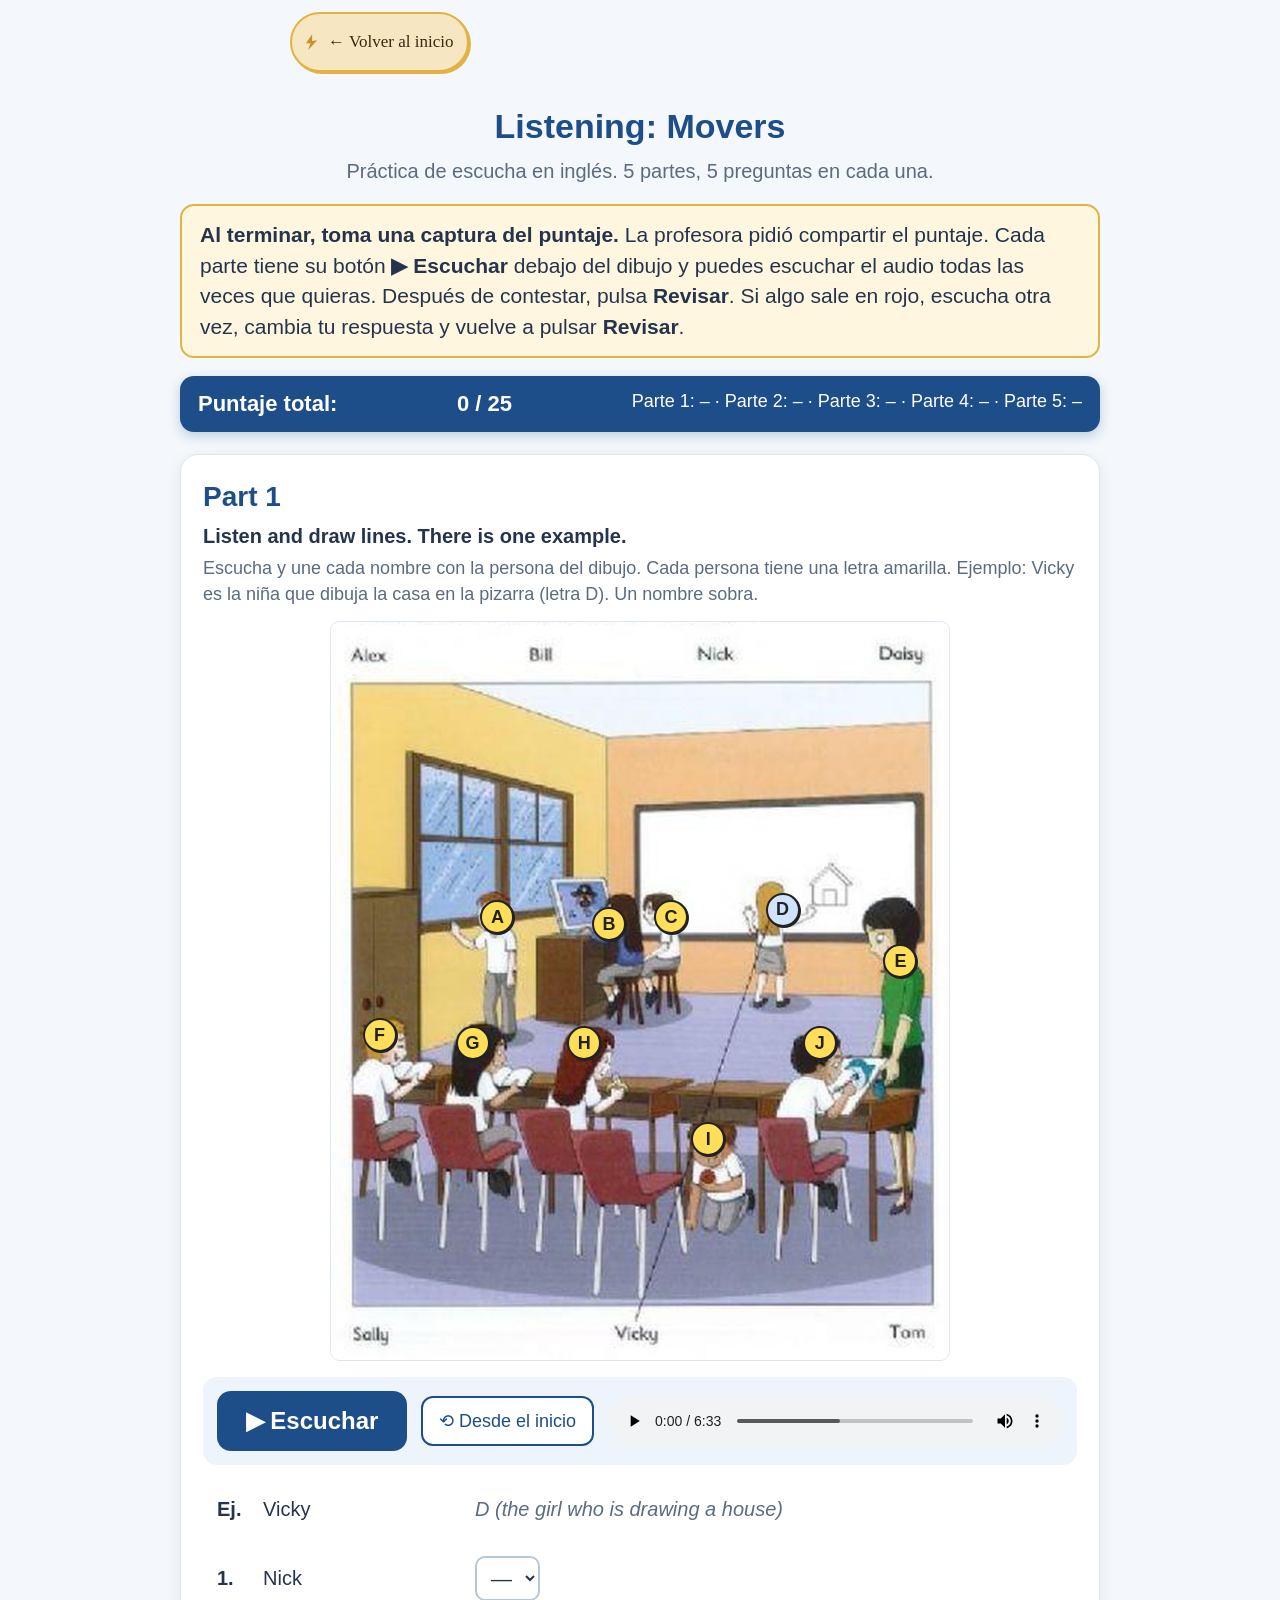
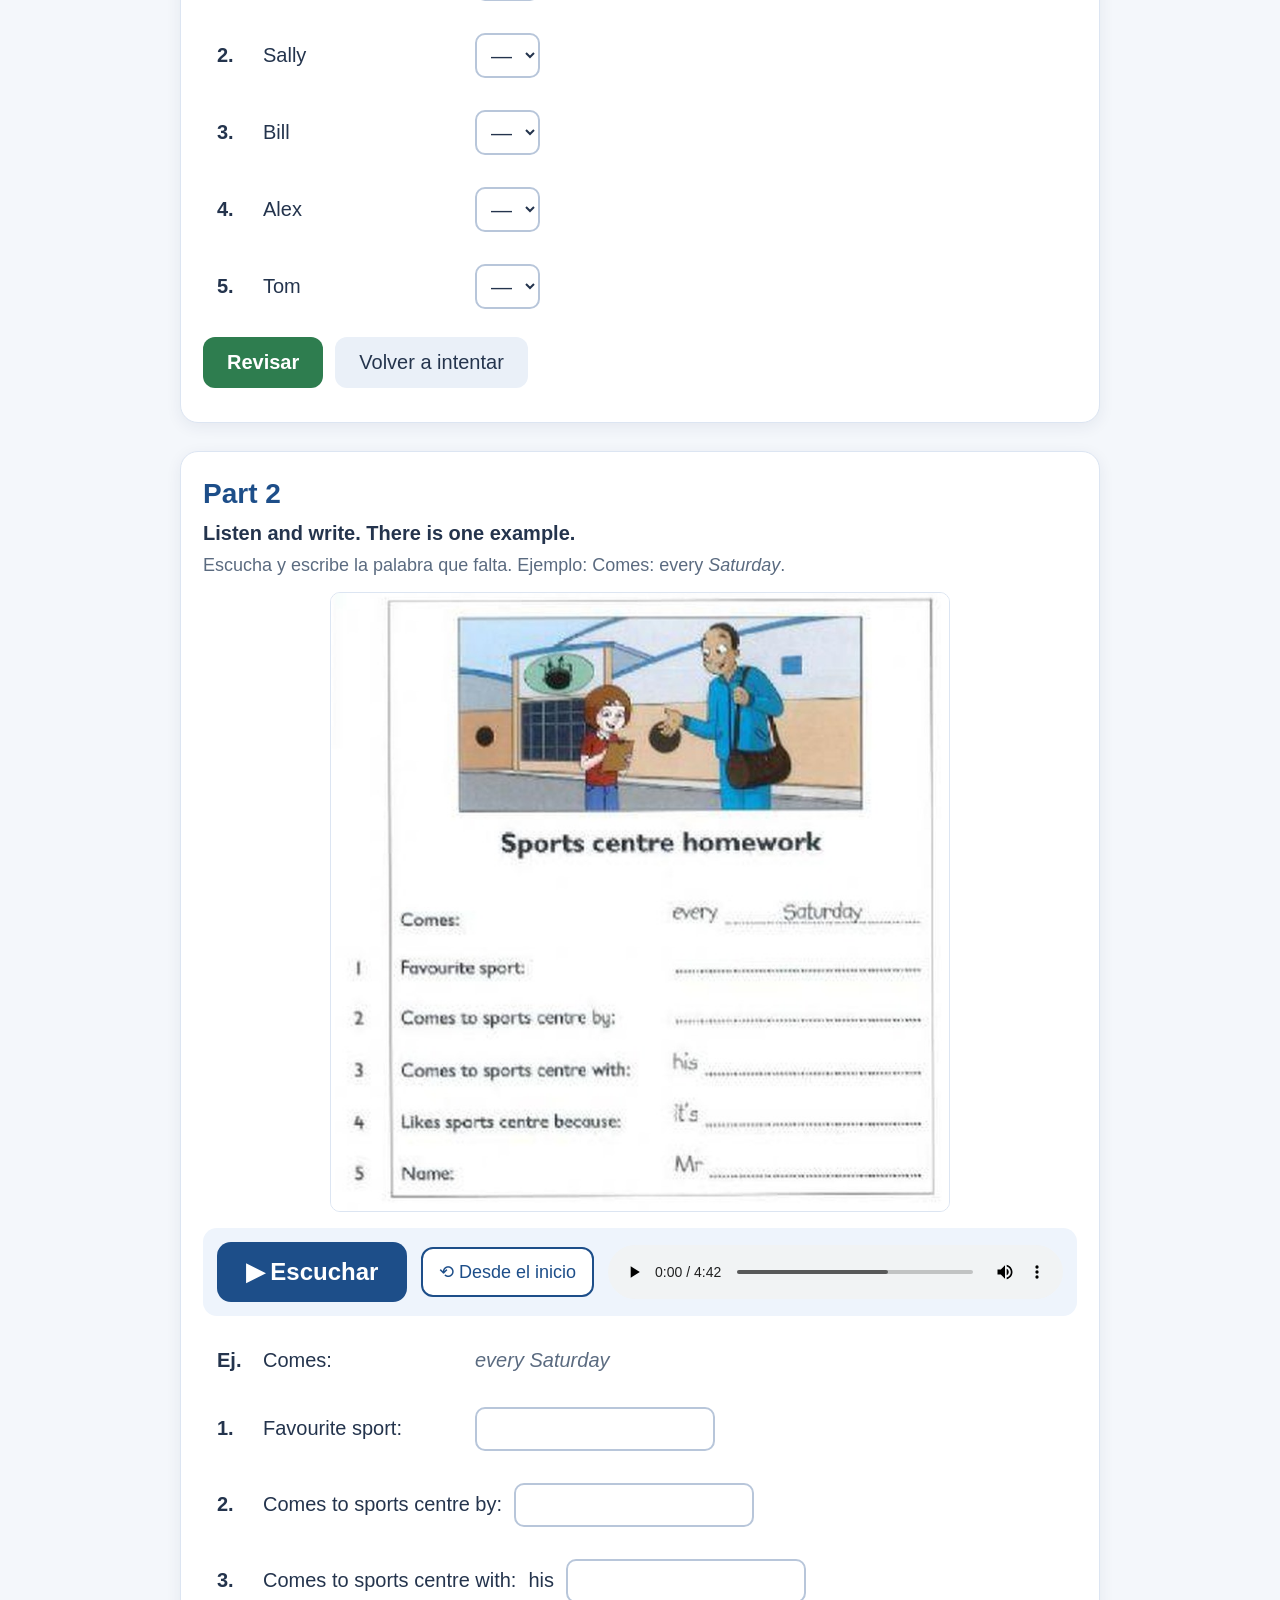
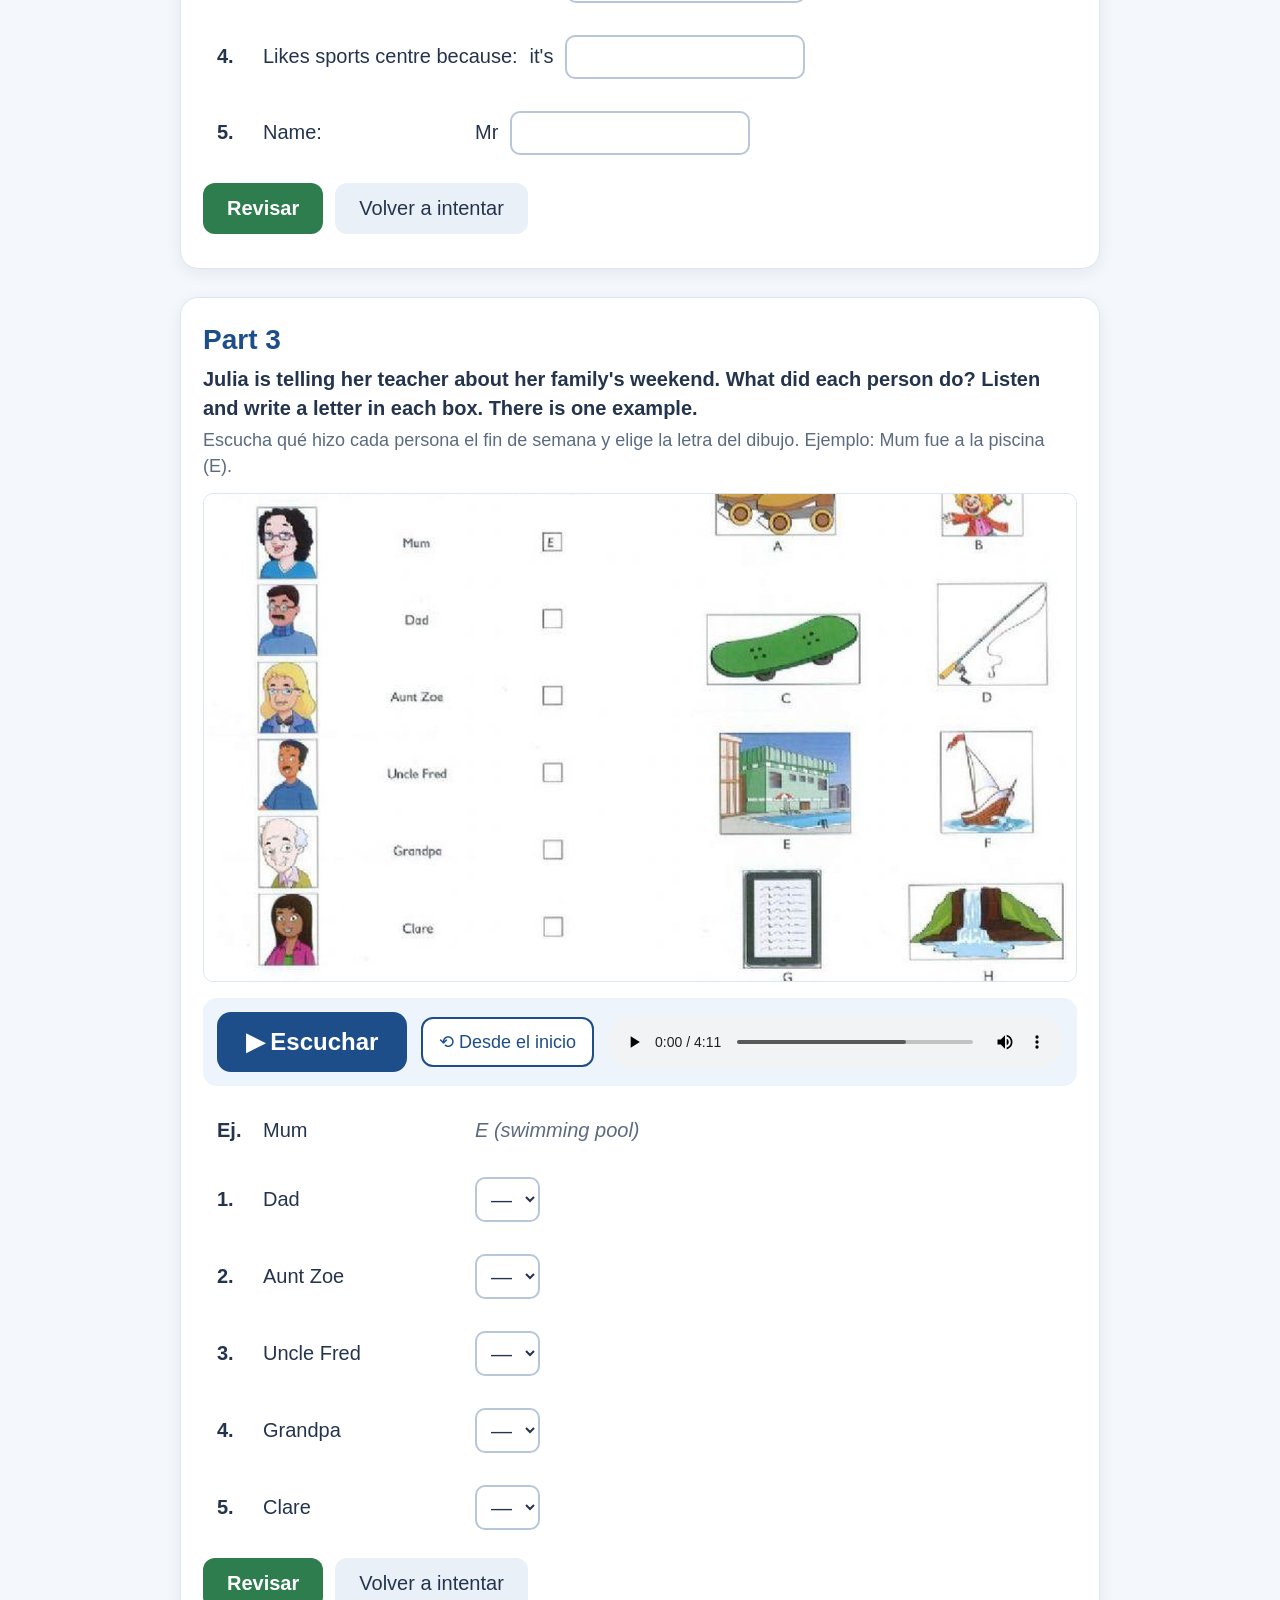
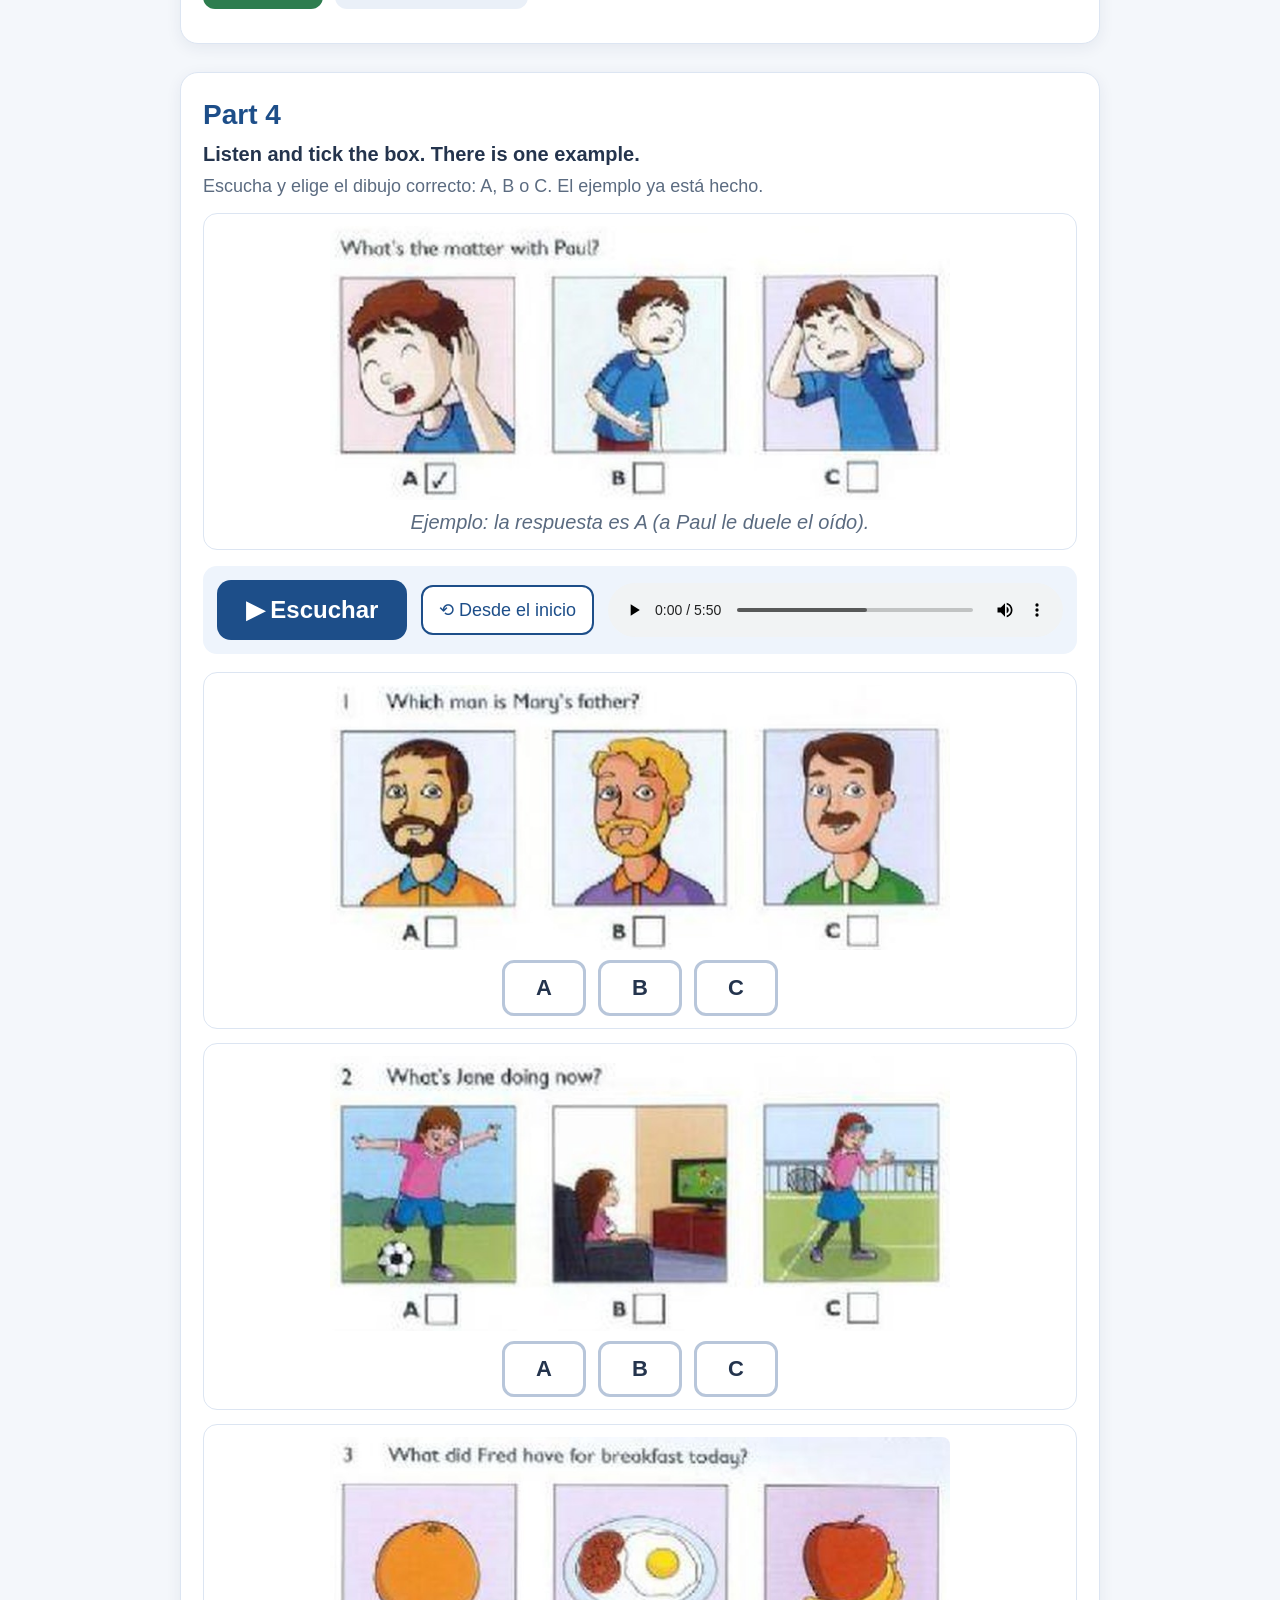
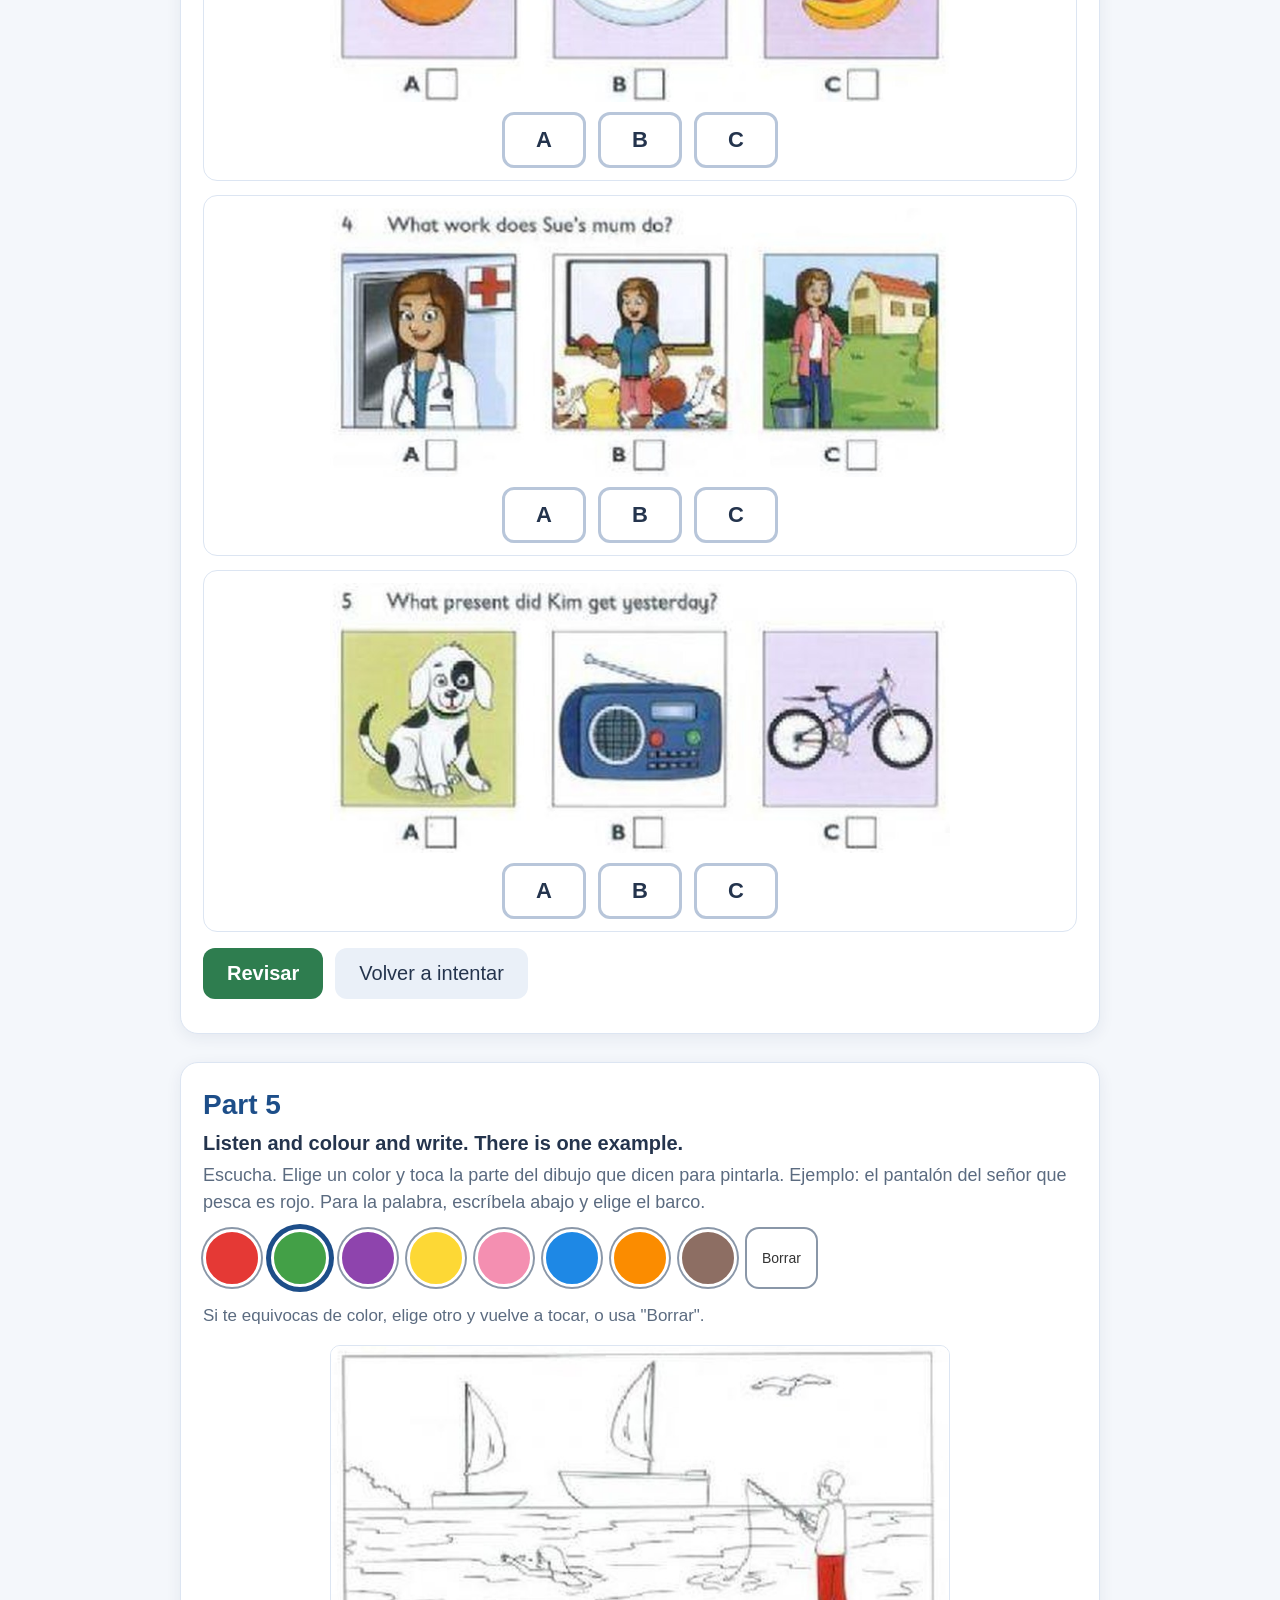
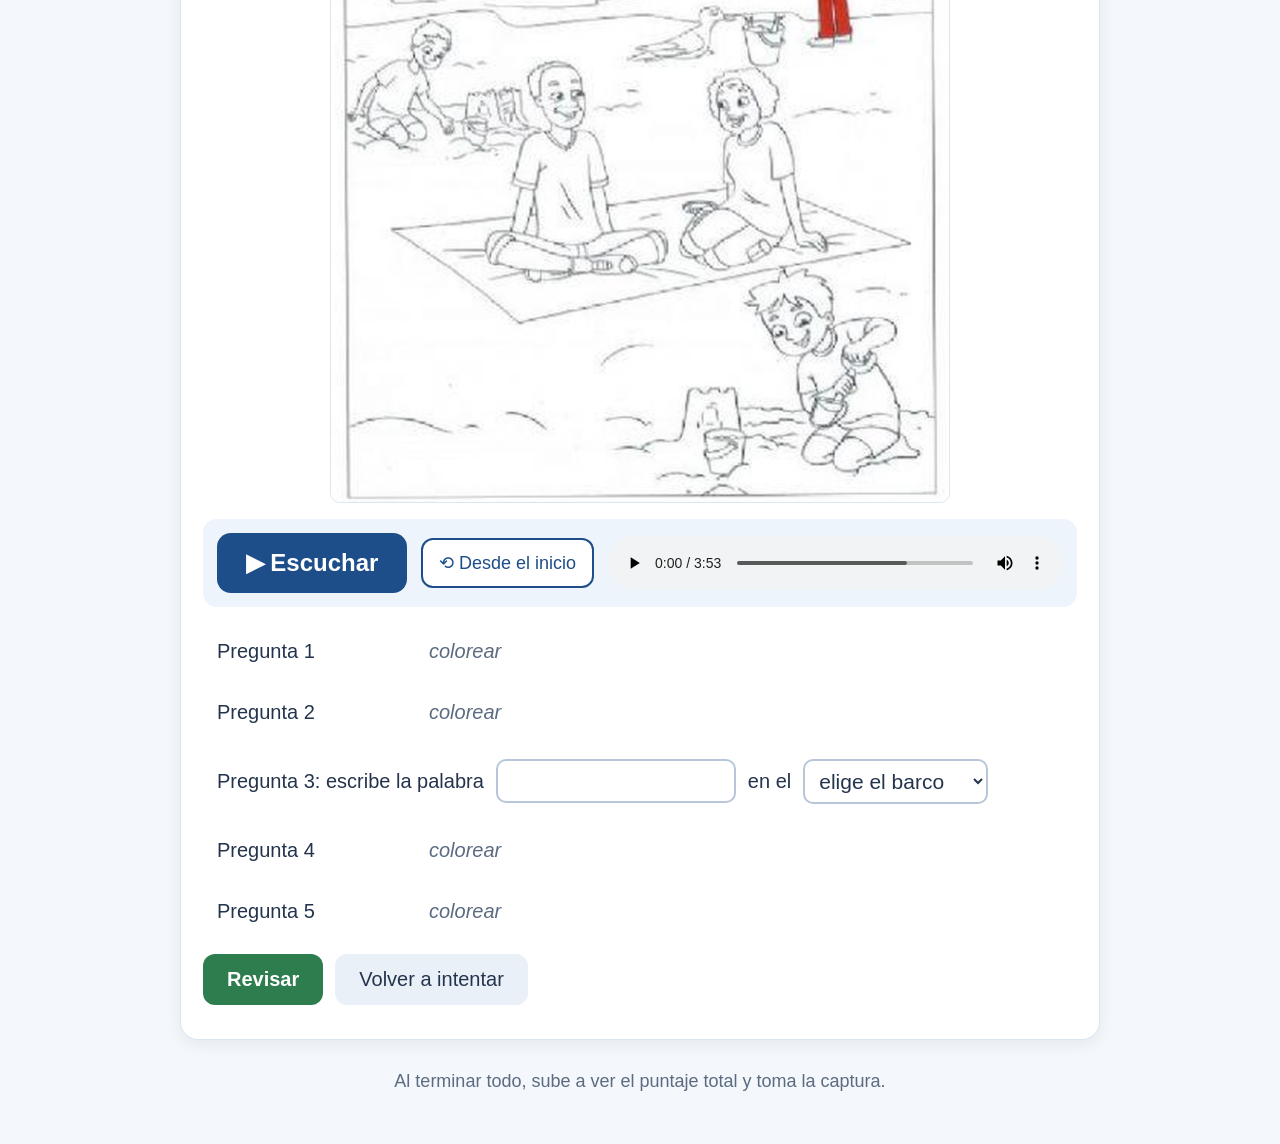
==== ingles/listening-movers.html @ 75258337 "Agrega la práctica de Listening Movers y el taller de Liveworksheets de los accidentes del verbo." ====
<!DOCTYPE html>
<html lang="es"><head><meta charset="utf-8"><meta name="viewport" content="width=device-width, initial-scale=1"><title>Listening: Movers (5 partes)</title><link rel="stylesheet" href="../actividad.css">
<style>
  body { margin:0; background:#f4f7fb; }
  #lm { font-family: Arial, sans-serif; max-width: 960px; margin: 0 auto; padding: 20px; color:#24344d; font-size: 20px; line-height: 1.45; box-sizing:border-box; }
  #lm * { box-sizing:border-box; }
  #lm h1 { color:#1d4e89; text-align:center; font-size:34px; margin:10px 0 6px; }
  #lm .sub { text-align:center; color:#5b6b80; margin:0 0 18px; }
  #lm .aviso { background:#fff6df; border:2px solid #e2b340; border-radius:14px; padding:14px 18px; font-size:21px; margin-bottom:18px; }
  #lm .total { position:sticky; top:0; z-index:5; background:#1d4e89; color:#fff; border-radius:14px; padding:12px 18px; font-size:22px; font-weight:bold; display:flex; justify-content:space-between; flex-wrap:wrap; gap:8px; margin-bottom:22px; box-shadow:0 4px 12px #1d4e8940; }
  #lm .total span.parts { font-weight:normal; font-size:18px; }
  #lm .part { background:#fff; border:1px solid #dce5f2; border-radius:18px; padding:22px; margin-bottom:28px; box-shadow:0 4px 16px #20305012; }
  #lm .part h2 { color:#1d4e89; margin:0 0 4px; font-size:28px; }
  #lm .instr { margin:4px 0 4px; font-weight:bold; }
  #lm .instr-es { margin:0 0 14px; color:#5b6b80; font-size:18px; }
  #lm .pic { position:relative; width:100%; margin:0 auto; }
  #lm .pic img { display:block; width:100%; height:auto; border-radius:10px; border:1px solid #dce5f2; }
  #lm .pic.narrow { max-width:620px; }
  #lm .player { display:flex; align-items:center; gap:14px; flex-wrap:wrap; margin:16px 0 18px; padding:14px; background:#eef4fc; border-radius:14px; }
  #lm .play { font-size:24px; font-weight:bold; background:#1d4e89; color:#fff; border:none; border-radius:14px; padding:16px 28px; cursor:pointer; min-width:190px; }
  #lm .play:hover { background:#163d6c; }
  #lm .restart { font-size:18px; background:#fff; color:#1d4e89; border:2px solid #1d4e89; border-radius:12px; padding:12px 16px; cursor:pointer; }
  #lm audio { flex:1 1 260px; min-width:240px; }
  #lm .q { display:flex; align-items:center; gap:12px; flex-wrap:wrap; padding:10px 12px; margin:8px 0; border-radius:12px; border:2px solid transparent; }
  #lm .q .num { font-weight:bold; min-width:34px; }
  #lm .q .label { min-width:200px; }
  #lm select, #lm input[type=text] { font-size:21px; padding:8px 10px; border:2px solid #b8c6da; border-radius:10px; background:#fff; color:#24344d; }
  #lm input[type=text] { width:240px; }
  #lm .q.ok { background:#e8f8ec; border-color:#29a45c; }
  #lm .q.bad { background:#fff0f0; border-color:#df5555; }
  #lm .fb { flex-basis:100%; font-size:18px; display:none; }
  #lm .q.ok .fb, #lm .q.bad .fb { display:block; }
  #lm .q.ok .fb { color:#1f7a45; }
  #lm .q.bad .fb { color:#a33030; }
  #lm .ex { color:#5b6b80; font-style:italic; }
  #lm .actions { display:flex; gap:12px; flex-wrap:wrap; align-items:center; margin-top:16px; }
  #lm .btn { font-size:20px; border:none; border-radius:12px; padding:14px 24px; cursor:pointer; background:#2e7d4f; color:#fff; font-weight:bold; }
  #lm .btn.sec { background:#eaf0f8; color:#24344d; font-weight:normal; }
  #lm .score { font-size:22px; font-weight:bold; color:#1d4e89; }
  #lm .msg { flex-basis:100%; font-size:19px; }
  #lm .tag { position:absolute; transform:translate(-50%,-50%); background:#ffde59; color:#222; border:2px solid #222; border-radius:50%; width:34px; height:34px; display:flex; align-items:center; justify-content:center; font-weight:bold; font-size:18px; box-shadow:1px 1px 0 #222; }
  #lm .tag.exa { background:#cfe3ff; }
  #lm .p4q { border:1px solid #dce5f2; border-radius:14px; padding:12px; margin:14px 0; }
  #lm .p4q img { width:100%; max-width:620px; display:block; margin:0 auto; border-radius:8px; }
  #lm .choices { display:flex; gap:12px; justify-content:center; margin-top:10px; }
  #lm .choice { font-size:22px; font-weight:bold; width:84px; padding:12px 0; border-radius:12px; border:3px solid #b8c6da; background:#fff; cursor:pointer; color:#24344d; }
  #lm .choice.sel { border-color:#1d4e89; background:#dbe8fa; }
  #lm .p4q.ok { background:#e8f8ec; border-color:#29a45c; }
  #lm .p4q.bad { background:#fff0f0; border-color:#df5555; }
  #lm .p4q .fb { text-align:center; }
  #lm .p4q.ok .fb, #lm .p4q.bad .fb { display:block; }
  #lm .p4q.ok .fb { color:#1f7a45; } #lm .p4q.bad .fb { color:#a33030; }
  /* Parte 5 */
  #lm .palette { display:flex; gap:10px; flex-wrap:wrap; align-items:center; margin:10px 0 14px; }
  #lm .sw { width:58px; height:58px; border-radius:50%; border:3px solid #fff; box-shadow:0 0 0 2px #8a97a8; cursor:pointer; }
  #lm .sw.sel { box-shadow:0 0 0 5px #1d4e89; }
  #lm .sw.borrar { background:#fff; font-size:14px; color:#333; width:auto; border-radius:12px; padding:0 12px; height:58px; }
  #lm .hs { position:absolute; cursor:pointer; border-radius:40%; mix-blend-mode:multiply; }
  #lm .hs:hover { outline:2px dashed #1d4e8988; }
  #lm .boatword { position:absolute; font-family:"Comic Sans MS","Chalkboard SE",Arial,sans-serif; font-weight:bold; color:#1d2a6b; transform:translate(-50%,-50%); pointer-events:none; font-size:22px; letter-spacing:1px; }
  #lm .hint { font-size:17px; color:#5b6b80; }
  #lm .back-top { text-align:center; font-size:18px; color:#5b6b80; margin:10px 0 30px; }
</style></head><body>
<nav class="portal-volver" aria-label="Inicio"><a href="../index.html"><svg xmlns="http://www.w3.org/2000/svg" width="18" height="18" viewBox="0 0 64 64" aria-hidden="true"><polygon points="36,4 14,36 30,36 22,60 54,26 36,28" fill="#c8922a"/></svg>← Volver al inicio</a></nav>

<div id="lm">
  <h1>Listening: Movers</h1>
  <p class="sub">Práctica de escucha en inglés. 5 partes, 5 preguntas en cada una.</p>
  <div class="aviso"><strong>Al terminar, toma una captura del puntaje.</strong> La profesora pidió compartir el puntaje. Cada parte tiene su botón <strong>▶ Escuchar</strong> debajo del dibujo y puedes escuchar el audio todas las veces que quieras. Después de contestar, pulsa <strong>Revisar</strong>. Si algo sale en rojo, escucha otra vez, cambia tu respuesta y vuelve a pulsar <strong>Revisar</strong>.</div>
  <div class="total" id="total">Puntaje total: <span id="totalNum">0 / 25</span> <span class="parts" id="totalParts">Parte 1: – · Parte 2: – · Parte 3: – · Parte 4: – · Parte 5: –</span></div>

  <!-- PARTE 1 -->
  <section class="part" id="p1">
    <h2>Part 1</h2>
    <p class="instr">Listen and draw lines. There is one example.</p>
    <p class="instr-es">Escucha y une cada nombre con la persona del dibujo. Cada persona tiene una letra amarilla. Ejemplo: Vicky es la niña que dibuja la casa en la pizarra (letra D). Un nombre sobra.</p>
    <div class="pic narrow" id="p1pic"><img src="listening-movers/part1.jpg" alt="Classroom picture with children"></div>
    <div class="player" data-audio="listening-movers/part1.mp3"></div>
    <div class="qs" id="p1qs"></div>
    <div class="actions"><button class="btn" data-check="1">Revisar</button><button class="btn sec" data-reset="1">Volver a intentar</button><span class="score" id="s1"></span><div class="msg" id="m1"></div></div>
  </section>

  <!-- PARTE 2 -->
  <section class="part" id="p2">
    <h2>Part 2</h2>
    <p class="instr">Listen and write. There is one example.</p>
    <p class="instr-es">Escucha y escribe la palabra que falta. Ejemplo: Comes: every <em>Saturday</em>.</p>
    <div class="pic narrow"><img src="listening-movers/part2.jpg" alt="Sports centre homework form"></div>
    <div class="player" data-audio="listening-movers/part2.mp3"></div>
    <div class="qs" id="p2qs"></div>
    <div class="actions"><button class="btn" data-check="2">Revisar</button><button class="btn sec" data-reset="2">Volver a intentar</button><span class="score" id="s2"></span><div class="msg" id="m2"></div></div>
  </section>

  <!-- PARTE 3 -->
  <section class="part" id="p3">
    <h2>Part 3</h2>
    <p class="instr">Julia is telling her teacher about her family's weekend. What did each person do? Listen and write a letter in each box. There is one example.</p>
    <p class="instr-es">Escucha qué hizo cada persona el fin de semana y elige la letra del dibujo. Ejemplo: Mum fue a la piscina (E).</p>
    <div class="pic"><img src="listening-movers/part3.jpg" alt="Family members and pictures A to H"></div>
    <div class="player" data-audio="listening-movers/part3.mp3"></div>
    <div class="qs" id="p3qs"></div>
    <div class="actions"><button class="btn" data-check="3">Revisar</button><button class="btn sec" data-reset="3">Volver a intentar</button><span class="score" id="s3"></span><div class="msg" id="m3"></div></div>
  </section>

  <!-- PARTE 4 -->
  <section class="part" id="p4">
    <h2>Part 4</h2>
    <p class="instr">Listen and tick the box. There is one example.</p>
    <p class="instr-es">Escucha y elige el dibujo correcto: A, B o C. El ejemplo ya está hecho.</p>
    <div class="p4q"><img src="listening-movers/p4-ej.jpg" alt="Example: What's the matter with Paul?"><p class="ex" style="text-align:center;margin:8px 0 0">Ejemplo: la respuesta es A (a Paul le duele el oído).</p></div>
    <div class="player" data-audio="listening-movers/part4.mp3"></div>
    <div id="p4qs"></div>
    <div class="actions"><button class="btn" data-check="4">Revisar</button><button class="btn sec" data-reset="4">Volver a intentar</button><span class="score" id="s4"></span><div class="msg" id="m4"></div></div>
  </section>

  <!-- PARTE 5 -->
  <section class="part" id="p5">
    <h2>Part 5</h2>
    <p class="instr">Listen and colour and write. There is one example.</p>
    <p class="instr-es">Escucha. Elige un color y toca la parte del dibujo que dicen para pintarla. Ejemplo: el pantalón del señor que pesca es rojo. Para la palabra, escríbela abajo y elige el barco.</p>
    <div class="palette" id="palette"></div>
    <p class="hint">Si te equivocas de color, elige otro y vuelve a tocar, o usa "Borrar".</p>
    <div class="pic narrow" id="p5pic"><img src="listening-movers/part5.jpg" alt="Beach picture to colour"></div>
    <div class="player" data-audio="listening-movers/part5.mp3"></div>
    <div class="q" id="p5word"><span class="label">Pregunta 3: escribe la palabra</span><input type="text" id="wordIn" autocomplete="off" spellcheck="false" aria-label="Palabra"><span>en el</span><select id="boatIn"><option value="">elige el barco</option><option value="big">barco grande</option><option value="small">barco pequeño</option></select><div class="fb"></div></div>
        <div class="qs" id="p5qs"></div>
    <div class="actions"><button class="btn" data-check="5">Revisar</button><button class="btn sec" data-reset="5">Volver a intentar</button><span class="score" id="s5"></span><div class="msg" id="m5"></div></div>
  </section>
  <p class="back-top">Al terminar todo, sube a ver el puntaje total y toma la captura.</p>
</div>

<script>
(function () {
  var LETTERS8 = ["A","B","C","D","E","F","G","H"];
  var scores = {1:null,2:null,3:null,4:null,5:null};

  /* ---------- Reproductores ---------- */
  var allAudios = [];
  document.querySelectorAll("#lm .player").forEach(function (box) {
    var a = document.createElement("audio");
    a.src = box.getAttribute("data-audio"); a.preload = "metadata"; a.controls = true;
    var play = document.createElement("button"); play.className = "play"; play.type = "button"; play.textContent = "▶ Escuchar";
    var rs = document.createElement("button"); rs.className = "restart"; rs.type = "button"; rs.textContent = "⟲ Desde el inicio";
    play.onclick = function () { if (a.paused) { a.play(); } else { a.pause(); } };
    rs.onclick = function () { a.currentTime = 0; a.play(); };
    a.addEventListener("play", function () { allAudios.forEach(function (o) { if (o !== a) o.pause(); }); play.textContent = "❚❚ Pausa"; });
    a.addEventListener("pause", function () { play.textContent = "▶ Escuchar"; });
    a.addEventListener("ended", function () { play.textContent = "▶ Escuchar otra vez"; });
    allAudios.push(a);
    box.appendChild(play); box.appendChild(rs); box.appendChild(a);
  });

  function el(tag, cls, txt) { var e = document.createElement(tag); if (cls) e.className = cls; if (txt != null) e.textContent = txt; return e; }
  function norm(s) { return (s || "").toLowerCase().replace(/[.’'´`]/g, "").replace(/\s+/g, " ").trim(); }
  function select(opts) { var s = el("select"); s.appendChild(new Option("—", "")); opts.forEach(function (o) { s.appendChild(new Option(o, o)); }); return s; }

  /* ---------- Parte 1 ---------- */
  // Letras sobre las personas (posiciones en % de la imagen)
  var tags = [["A",27,40],["B",45,41],["C",55,40],["D",73,39],["E",92,46],["F",8,56],["G",23,57],["H",41,57],["I",61,70],["J",79,57]];
  var p1pic = document.getElementById("p1pic");
  tags.forEach(function (t) { var d = el("div", "tag" + (t[0] === "D" ? " exa" : ""), t[0]); d.style.left = t[1] + "%"; d.style.top = t[2] + "%"; p1pic.appendChild(d); });
  var P1 = [
    { name: "Nick", ans: "J", hint: "Nick es el niño de pelo café que está pintando un dibujo.",  why: "Nick es el niño de pelo café que pinta un dibujo (un delfín). Está sentado a la derecha, con su dibujo en la mano." },
    { name: "Sally", ans: "B", hint: "Sally juega en la computadora; tiene el pelo más largo y lleva suéter.",  why: "Sally es la niña que juega en la computadora: la de pelo más largo que lleva suéter." },
    { name: "Bill", ans: "F", hint: "Bill está junto al armario, leyendo un libro y riéndose.",  why: "Bill está junto al armario y lee un libro. Se ríe porque el libro es de un payaso." },
    { name: "Alex", ans: "A", hint: "Alex es el niño que no está feliz y mira por la ventana.",  why: "Alex es el niño que mira por la ventana. Está triste porque quería jugar fútbol." },
    { name: "Tom", ans: "I", hint: "Tom está debajo de la mesa comiendo una manzana.",  why: "Tom es el niño que está debajo de la mesa comiendo una manzana." }
  ];
  var p1qs = document.getElementById("p1qs");
  var ex1 = el("div", "q"); ex1.innerHTML = '<span class="num">Ej.</span><span class="label">Vicky</span><span class="ex">D (the girl who is drawing a house)</span>'; p1qs.appendChild(ex1);
  P1.forEach(function (q, i) {
    var row = el("div", "q"); row.appendChild(el("span", "num", (i + 1) + "."));
    row.appendChild(el("span", "label", q.name));
    var s = select(["A","B","C","E","F","G","H","I","J"]); row.appendChild(s); row.appendChild(el("div", "fb"));
    q.row = row; q.input = s; p1qs.appendChild(row);
  });

  /* ---------- Parte 2 ---------- */
  var P2 = [
    { label: "Favourite sport:", pre: "", ok: ["tennis","playing tennis"], show: "tennis", why: "Dice que a veces nada, pero que le gusta más jugar tenis (tennis)." },
    { label: "Comes to sports centre by:", pre: "", ok: ["car","by car","a car"], show: "car", why: "No viene en bus. Viene en carro (car) porque es más rápido." },
    { label: "Comes to sports centre with:", pre: "his", ok: ["son","his son"], show: "son", why: "Siempre viene con su hijo (his son). El hijo se está duchando." },
    { label: "Likes sports centre because:", pre: "it's", ok: ["clean","its clean","it is clean"], show: "clean", why: "No es porque quede cerca de su casa. Le gusta porque está limpio (it's clean)." },
    { label: "Name:", pre: "Mr", ok: ["pitt","mr pitt"], show: "Pitt", why: "Se llama Mr Pitt y lo deletrea: P - I - T - T. Lleva dos letras T." }
  ];
  var p2qs = document.getElementById("p2qs");
  var ex2 = el("div", "q"); ex2.innerHTML = '<span class="num">Ej.</span><span class="label">Comes:</span><span class="ex">every Saturday</span>'; p2qs.appendChild(ex2);
  P2.forEach(function (q, i) {
    var row = el("div", "q"); row.appendChild(el("span", "num", (i + 1) + "."));
    row.appendChild(el("span", "label", q.label));
    if (q.pre) row.appendChild(el("span", null, q.pre));
    var inp = el("input"); inp.type = "text"; inp.autocomplete = "off"; inp.spellcheck = false; row.appendChild(inp);
    row.appendChild(el("div", "fb")); q.row = row; q.input = inp; p2qs.appendChild(row);
  });

  /* ---------- Parte 3 ---------- */
  var P3 = [
    { name: "Dad", ans: "G", hint: "Al final hablan del papá: no salió de la casa en todo el fin de semana.",  why: "El papá no salió: estuvo leyendo su libro electrónico nuevo (e-book), dibujo G." },
    { name: "Aunt Zoe", ans: "B", hint: "No fueron a la feria. Escucha a dónde llevó la tía Zoe a los primos.",  why: "La tía Zoe llevó a los primos al circo y le gustaron los payasos, dibujo B." },
    { name: "Uncle Fred", ans: "F", hint: "El tío Fred tiene algo pequeño que usa en el río.",  why: "El tío Fred salió a navegar en su bote pequeño el domingo, dibujo F." },
    { name: "Grandpa", ans: "H", hint: "El abuelo casi siempre pesca, pero esta vez hizo otra cosa. Escucha dónde hizo su picnic.",  why: "El abuelo no fue a pescar. Caminó por el campo e hizo un picnic junto a una cascada, dibujo H." },
    { name: "Clare", ans: "A", hint: "Clare es la hermana. Escucha qué hizo con sus amigas en el parque.",  why: "Clare, la hermana, fue a patinar con patines (roller skating) en el parque, dibujo A." }
  ];
  var p3qs = document.getElementById("p3qs");
  var ex3 = el("div", "q"); ex3.innerHTML = '<span class="num">Ej.</span><span class="label">Mum</span><span class="ex">E (swimming pool)</span>'; p3qs.appendChild(ex3);
  P3.forEach(function (q, i) {
    var row = el("div", "q"); row.appendChild(el("span", "num", (i + 1) + "."));
    row.appendChild(el("span", "label", q.name));
    var s = select(LETTERS8); row.appendChild(s); row.appendChild(el("div", "fb"));
    q.row = row; q.input = s; p3qs.appendChild(row);
  });

  /* ---------- Parte 4 ---------- */
  var P4 = [
    { img: "p4-1.jpg", q: "Which man is Mary's father?", ans: "A", why: "Mary dice que su papá tiene el pelo café como ella, bigote y también barba: es el A." },
    { img: "p4-2.jpg", q: "What's Jane doing now?", ans: "B", why: "Jane jugó tenis en la mañana, pero ahora está viendo un DVD de fútbol en la tele: es el B." },
    { img: "p4-3.jpg", q: "What did Fred have for breakfast today?", ans: "C", why: "Fred no comió naranja. Comió fruta: un guineo (banana) y una manzana: es el C." },
    { img: "p4-4.jpg", q: "What work does Sue's mum do?", ans: "A", why: "La mamá de Sue trabaja en el hospital: es doctora, el A. La que quiere ser profesora es Sue." },
    { img: "p4-5.jpg", q: "What present did Kim get yesterday?", ans: "A", why: "No fue una radio ni una bicicleta. Fue un perrito nuevo (a new puppy): es el A." }
  ];
  var p4qs = document.getElementById("p4qs");
  P4.forEach(function (q, i) {
    var box = el("div", "p4q");
    var img = el("img"); img.src = "listening-movers/" + q.img; img.alt = q.q; box.appendChild(img);
    var ch = el("div", "choices"); q.value = "";
    ["A","B","C"].forEach(function (L) {
      var b = el("button", "choice", L); b.type = "button";
      b.onclick = function () { q.value = L; ch.querySelectorAll(".choice").forEach(function (x) { x.classList.toggle("sel", x === b); }); };
      ch.appendChild(b);
    });
    box.appendChild(ch); box.appendChild(el("div", "fb")); q.row = box; q.choices = ch; p4qs.appendChild(box);
  });

  /* ---------- Parte 5 ---------- */
  var COLORS = [["red","#e53935","rojo"],["green","#43a047","verde"],["purple","#8e44ad","morado"],["yellow","#fdd835","amarillo"],["pink","#f48fb1","rosado"],["blue","#1e88e5","azul"],["orange","#fb8c00","anaranjado"],["brown","#8d6e63","café"]];
  var current = "green";
  var palette = document.getElementById("palette");
  COLORS.forEach(function (c) {
    var s = el("button", "sw"); s.type = "button"; s.style.background = c[1]; s.title = c[2] + " (" + c[0] + ")"; s.setAttribute("aria-label", c[2]);
    s.onclick = function () { current = c[0]; palette.querySelectorAll(".sw").forEach(function (x) { x.classList.toggle("sel", x === s); }); };
    if (c[0] === current) s.classList.add("sel");
    palette.appendChild(s);
  });
  var er = el("button", "sw borrar", "Borrar"); er.type = "button";
  er.onclick = function () { current = ""; palette.querySelectorAll(".sw").forEach(function (x) { x.classList.toggle("sel", x === er); }); };
  palette.appendChild(er);
  function hex(name) { for (var i = 0; i < COLORS.length; i++) if (COLORS[i][0] === name) return COLORS[i][1]; return ""; }
  function es(name) { for (var i = 0; i < COLORS.length; i++) if (COLORS[i][0] === name) return COLORS[i][2]; return "sin color"; }
  // Zonas para pintar: [id, x, y, ancho, alto] en unidades de la imagen (405 x 495)
  var W = 405, H = 495;
  var zones = [
    ["smallSail", 80, 18, 34, 75], ["smallHull", 60, 88, 72, 16], ["bigSail", 176, 8, 36, 75], ["bigHull", 146, 80, 104, 28],
    ["flyBird", 270, 18, 56, 18], ["sandBird", 192, 172, 64, 34], ["swimmer", 106, 132, 60, 26], ["bucket", 266, 172, 32, 32],
    ["olderBoy", 22, 196, 48, 50], ["blanket", 40, 296, 331, 84], ["manShirt", 118, 240, 56, 58], ["womanShirt", 240, 245, 58, 50],
    ["youngBoy", 300, 372, 52, 54], ["fisherShirt", 304, 90, 28, 42], ["castle1", 84, 220, 42, 34], ["castle2", 225, 410, 42, 50]
  ];
  var painted = {};
  var p5pic = document.getElementById("p5pic");
  var zoneEls = {};
  zones.forEach(function (z) {
    var d = el("div", "hs"); d.style.left = (z[1] / W * 100) + "%"; d.style.top = (z[2] / H * 100) + "%";
    d.style.width = (z[3] / W * 100) + "%"; d.style.height = (z[4] / H * 100) + "%";
    if (z[0] === "blanket") { d.style.borderRadius = "0"; d.style.clipPath = "polygon(0% 28%, 80% 1%, 100% 40%, 18% 98%)"; }
    d.onclick = function () { painted[z[0]] = current; d.style.background = current ? hex(current) : "transparent"; d.style.opacity = current ? "0.6" : "1"; };
    zoneEls[z[0]] = d; p5pic.appendChild(d);
  });
  var boatWord = el("div", "boatword"); p5pic.appendChild(boatWord);
  var wordIn = document.getElementById("wordIn"), boatIn = document.getElementById("boatIn");
  function drawWord() {
    var w = wordIn.value.trim(); var b = boatIn.value;
    if (!w || !b) { boatWord.textContent = ""; return; }
    boatWord.textContent = w;
    if (b === "big") { boatWord.style.left = (198 / W * 100) + "%"; boatWord.style.top = (94 / H * 100) + "%"; }
    else { boatWord.style.left = (96 / W * 100) + "%"; boatWord.style.top = (96 / H * 100) + "%"; }
  }
  wordIn.addEventListener("input", drawWord); boatIn.addEventListener("change", drawWord);
  var P5 = [
    { label: "Pregunta 1", zone: "olderBoy", color: "green", why: "Dicen: \"Colour his T-shirt green\". Es la camiseta del niño que juega en la arena más cerca del mar (a la izquierda)." },
    { label: "Pregunta 2", zone: "blanket", color: "purple", why: "Preguntan si tienes un lápiz morado (purple) y dicen que pintes la manta de ese color." },
    { label: "Pregunta 4", zone: "smallSail", color: "yellow", why: "Dicen que la vela del barco pequeño quedaría bien de amarillo (yellow)." },
    { label: "Pregunta 5", zone: "sandBird", color: "pink", why: "No es el pájaro que vuela. Es el que está en la arena junto al señor que pesca, y lo pintan de rosado (pink)." }
  ];
  var p5qs = document.getElementById("p5qs");
  var wordRow = document.getElementById("p5word");
  P5.forEach(function (q, i) { var row = el("div", "q"); row.appendChild(el("span", "label", q.label)); row.appendChild(el("span", "ex", "colorear")); row.appendChild(el("div", "fb")); q.row = row; p5qs.appendChild(row); if (i === 1) p5qs.appendChild(wordRow); });

  /* ---------- Revisar ---------- */
  function mark(row, ok, okText, badText) {
    row.classList.remove("ok", "bad"); row.classList.add(ok ? "ok" : "bad");
    row.querySelector(".fb").textContent = ok ? okText : badText;
  }
  var cheer = ["¡Muy bien!", "¡Excelente!", "¡Correcto!", "¡Bien hecho!", "¡Así es!"];
  function finish(n, good) {
    scores[n] = good;
    document.getElementById("s" + n).textContent = "Puntaje: " + good + " / 5";
    document.getElementById("m" + n).textContent = good === 5 ? "¡Perfecto! Todas están bien." :
      "Las rojas todavía se pueden arreglar: escucha otra vez, cambia tu respuesta y pulsa Revisar de nuevo.";
    updateTotal();
  }
  function updateTotal() {
    var t = 0, parts = [];
    for (var i = 1; i <= 5; i++) { if (scores[i] != null) t += scores[i]; parts.push("Parte " + i + ": " + (scores[i] == null ? "–" : scores[i] + "/5")); }
    document.getElementById("totalNum").textContent = t + " / 25";
    document.getElementById("totalParts").textContent = parts.join(" · ");
  }
  function check(n) {
    var good = 0;
    if (n === 1 || n === 3) {
      (n === 1 ? P1 : P3).forEach(function (q, i) {
        var v = q.input.value, ok = v === q.ans; if (ok) good++;
        mark(q.row, ok, cheer[i] + " " + q.why, v ? "Todavía no. Escucha otra vez. Pista: " + q.hint : "Falta elegir una letra. Escucha y elige una.");
      });
    } else if (n === 2) {
      P2.forEach(function (q, i) {
        var v = norm(q.input.value), ok = q.ok.indexOf(v) >= 0; if (ok) good++;
        var hint = i === 4 ? "Escucha cómo lo deletrea, letra por letra." : "Escucha otra vez esa parte; la primera palabra que dicen no siempre es la respuesta.";
        mark(q.row, ok, cheer[i] + " " + q.why, v ? "Todavía no. " + hint : "Falta escribir la palabra.");
      });
    } else if (n === 4) {
      P4.forEach(function (q, i) {
        var ok = q.value === q.ans; if (ok) good++;
        mark(q.row, ok, cheer[i] + " " + q.why, q.value ? "Todavía no. Escucha otra vez: a veces primero dicen una opción y luego dicen que no." : "Falta elegir A, B o C.");
      });
    } else if (n === 5) {
      P5.forEach(function (q, i) {
        var v = painted[q.zone] || "", ok = v === q.color; if (ok) good++;
        mark(q.row, ok, cheer[i] + " " + q.why, v ? "Todavía no. Lo pintaste de " + es(v) + ". Escucha otra vez qué color dicen." : "Esta parte todavía no tiene color. Escucha y píntala.");
      });
      var w = norm(wordIn.value), b = boatIn.value, okW = w === "wet" && b === "big"; if (okW) good++;
      mark(wordRow, okW, "¡Muy bien! Dicen: \"Write the word wet on one of the boats\" y eligen el barco más grande.",
        !w ? "Falta escribir la palabra. Escucha la pregunta 3." : (w !== "wet" ? "La palabra todavía no está bien. Escucha cómo la dicen en la pregunta 3 (es una palabra corta de 3 letras)." : "La palabra está bien, pero va en el otro barco. Escucha cuál barco dicen."));
    }
    finish(n, good);
  }
  function reset(n) {
    var sec = document.getElementById("p" + n);
    sec.querySelectorAll(".q, .p4q").forEach(function (r) { r.classList.remove("ok", "bad"); var f = r.querySelector(".fb"); if (f) f.textContent = ""; });
    sec.querySelectorAll("select").forEach(function (s) { s.value = ""; });
    sec.querySelectorAll("input[type=text]").forEach(function (s) { s.value = ""; });
    if (n === 4) P4.forEach(function (q) { q.value = ""; q.choices.querySelectorAll(".choice").forEach(function (x) { x.classList.remove("sel"); }); });
    if (n === 5) { painted = {}; Object.keys(zoneEls).forEach(function (k) { zoneEls[k].style.background = "transparent"; }); drawWord(); }
    document.getElementById("s" + n).textContent = ""; document.getElementById("m" + n).textContent = "";
    scores[n] = null; updateTotal();
  }
  document.querySelectorAll("#lm [data-check]").forEach(function (b) { b.onclick = function () { check(+b.getAttribute("data-check")); }; });
  document.querySelectorAll("#lm [data-reset]").forEach(function (b) { b.onclick = function () { reset(+b.getAttribute("data-reset")); }; });
})();
</script>
</body></html>
---- actividad.css ----
/* Barra breve para volver al inicio. No toca el contenido de la actividad. */
.portal-volver {
  max-width: 700px;
  margin: 0 auto;
  padding: 12px 20px 0;
  font-family: Palatino, "Palatino Linotype", "Book Antiqua", Georgia, "Liberation Serif", "Times New Roman", serif;
}

.portal-volver a {
  display: inline-flex;
  align-items: center;
  gap: 8px;
  min-height: 44px;
  padding: 6px 14px 6px 10px;
  color: #3a2712;
  background: #f6e6c2;
  border: 2px solid #e2b340;
  border-radius: 999px;
  text-decoration: none;
  font-size: 17px;
  box-shadow: 2px 2px 0 #e2b340;
}

.portal-volver a:focus-visible {
  outline: 3px solid #241848;
  outline-offset: 3px;
}

.portal-volver svg {
  display: block;
  flex: 0 0 auto;
}
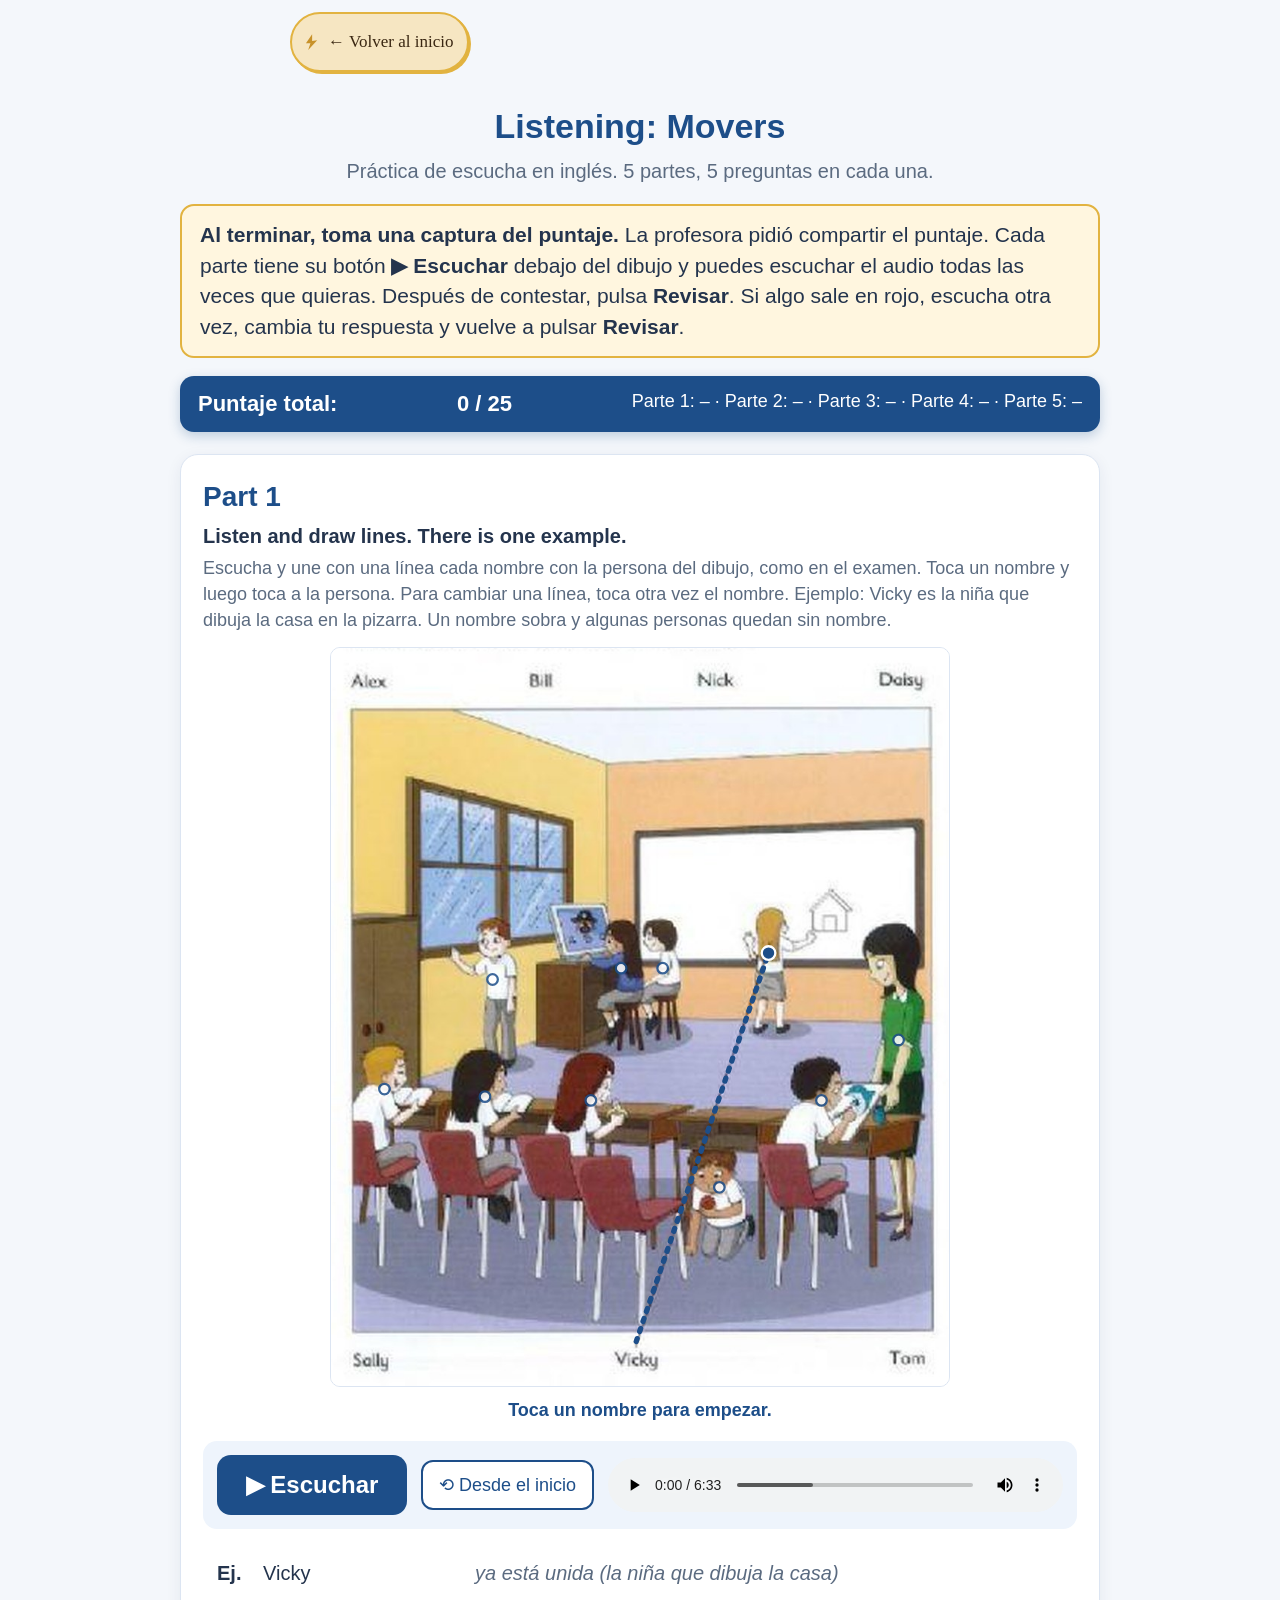
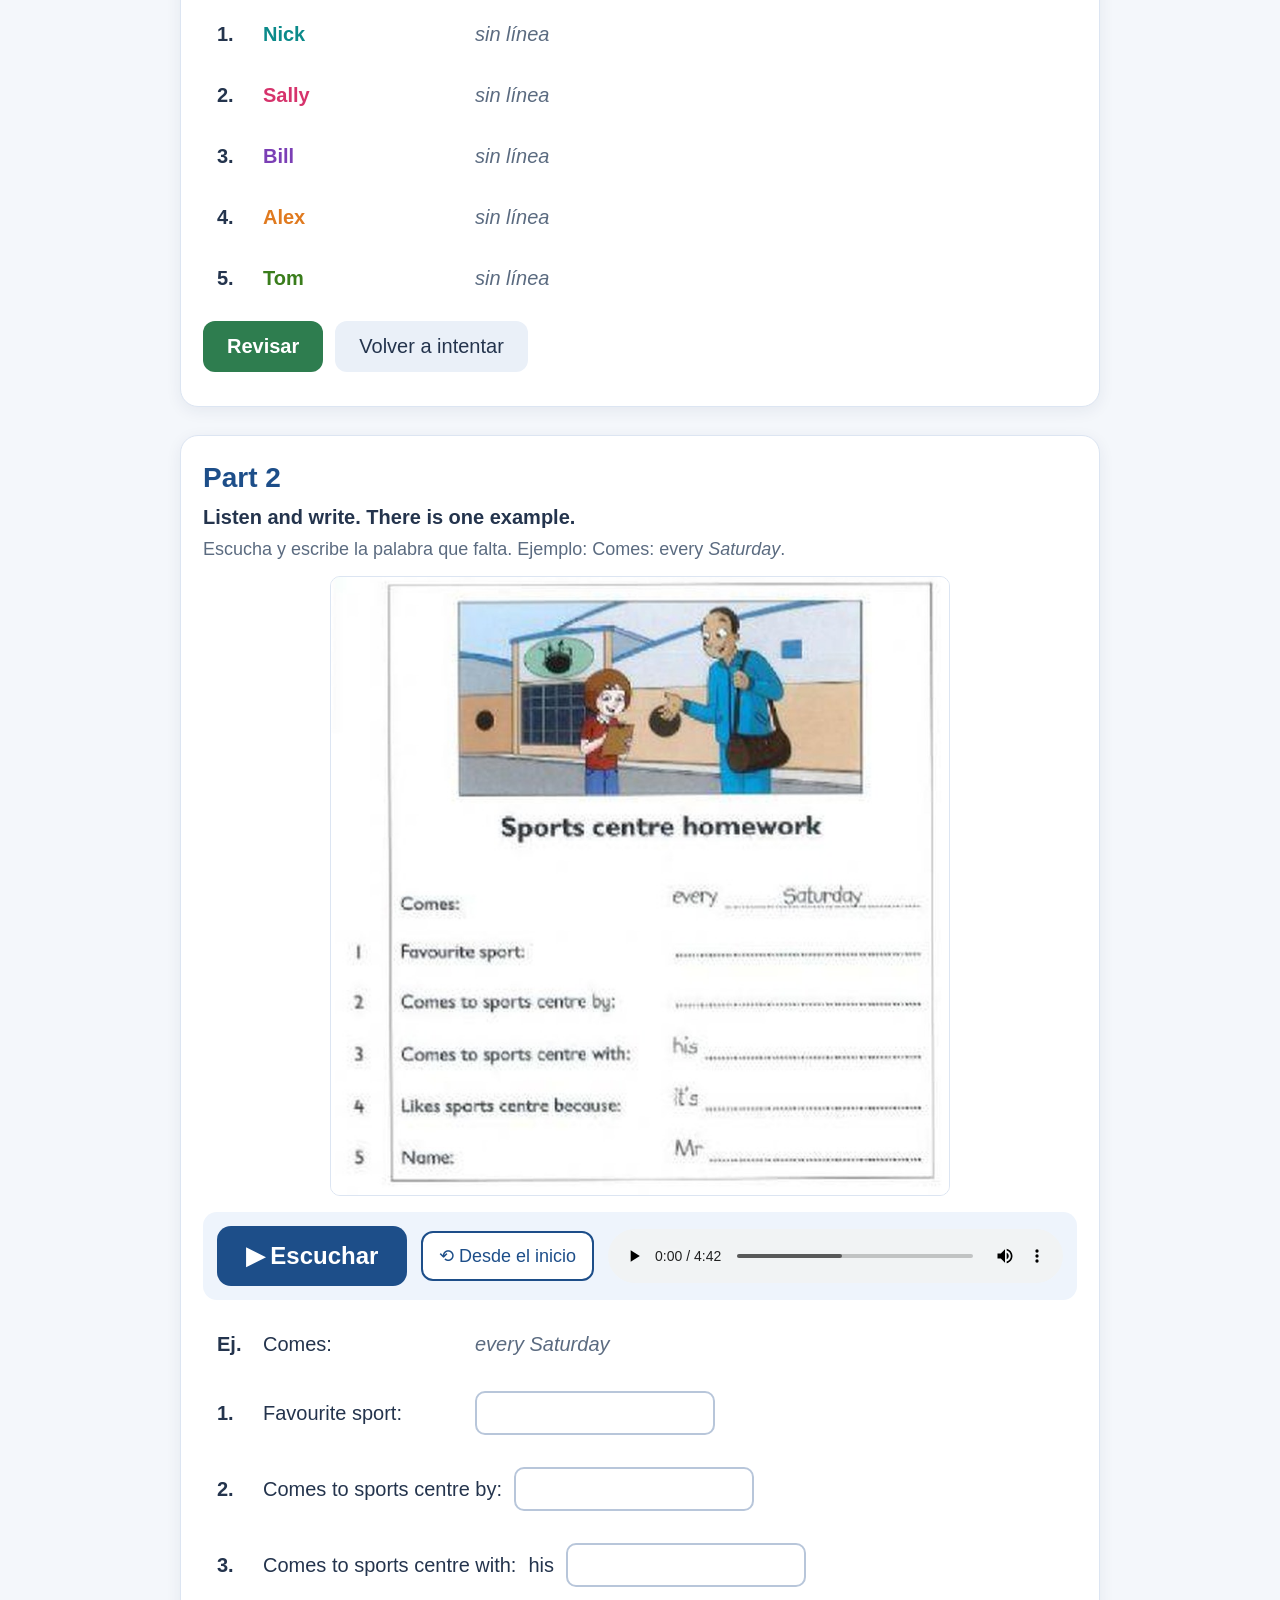
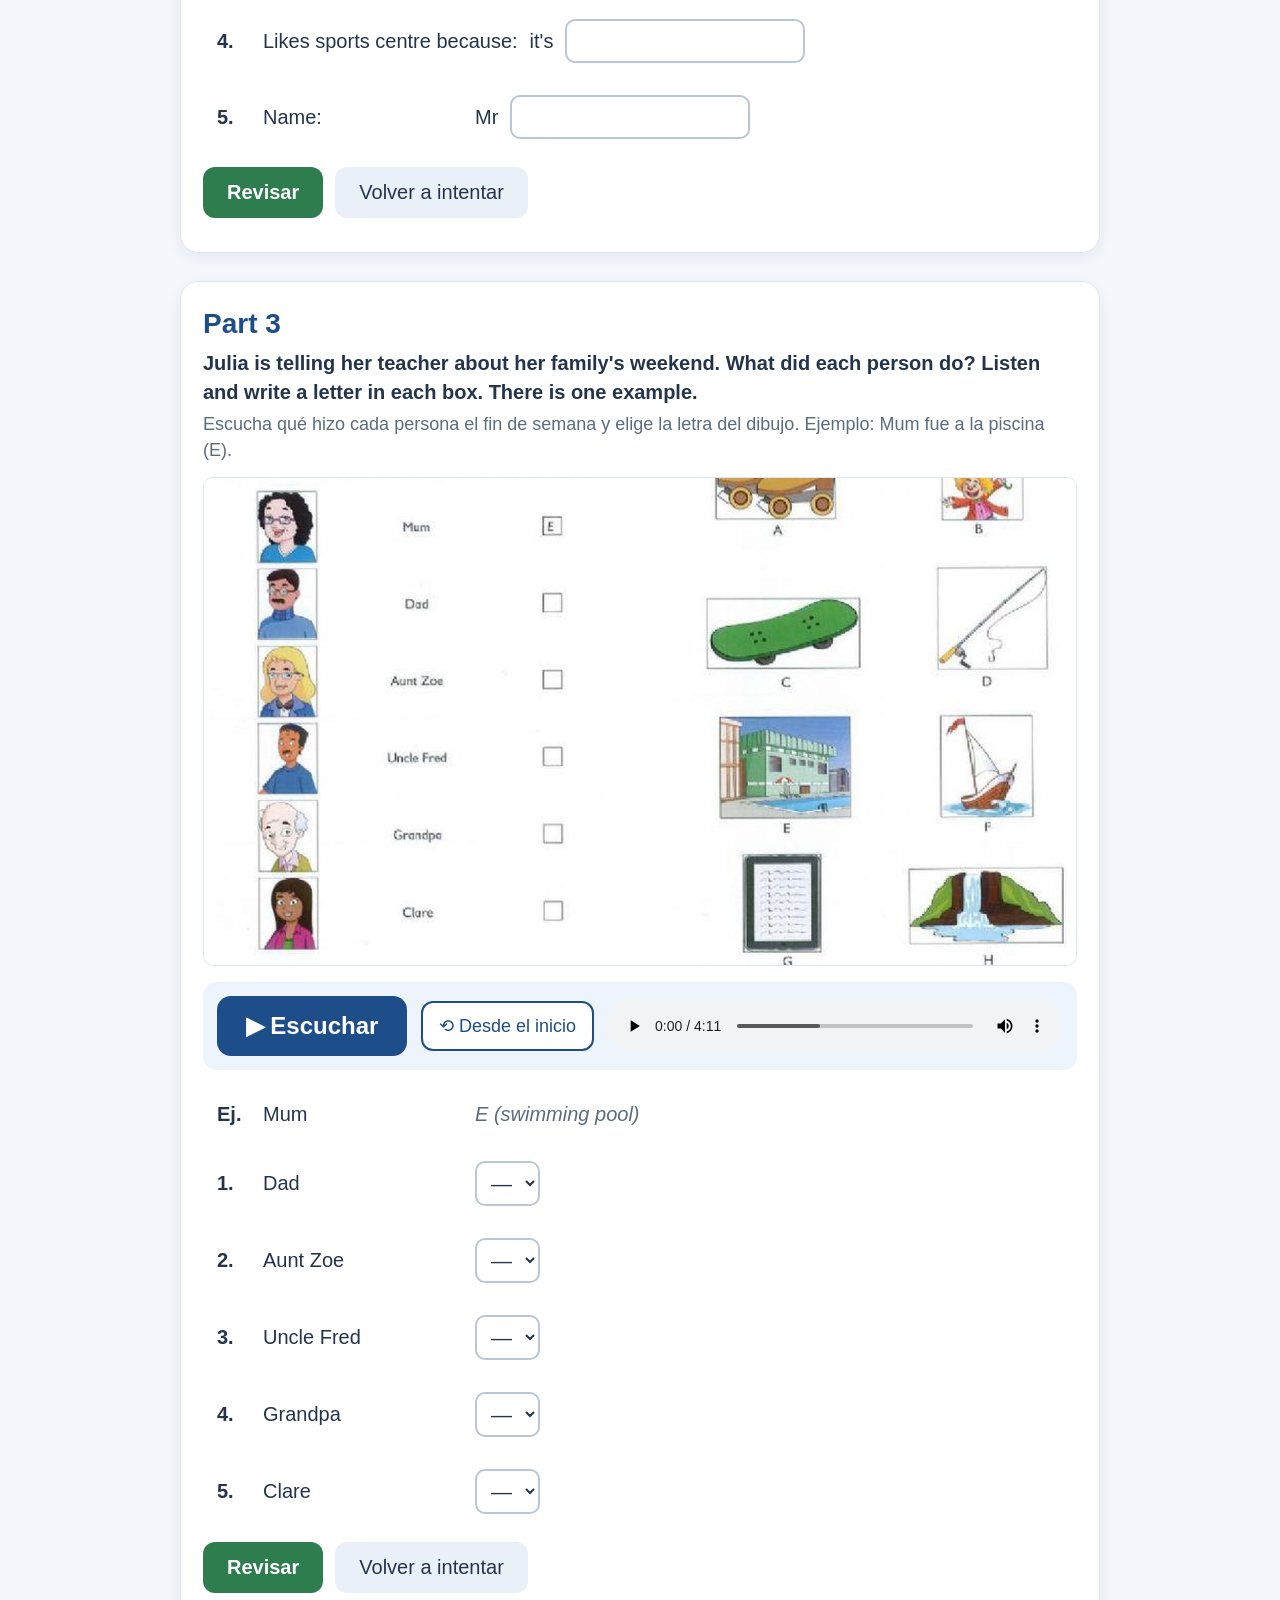
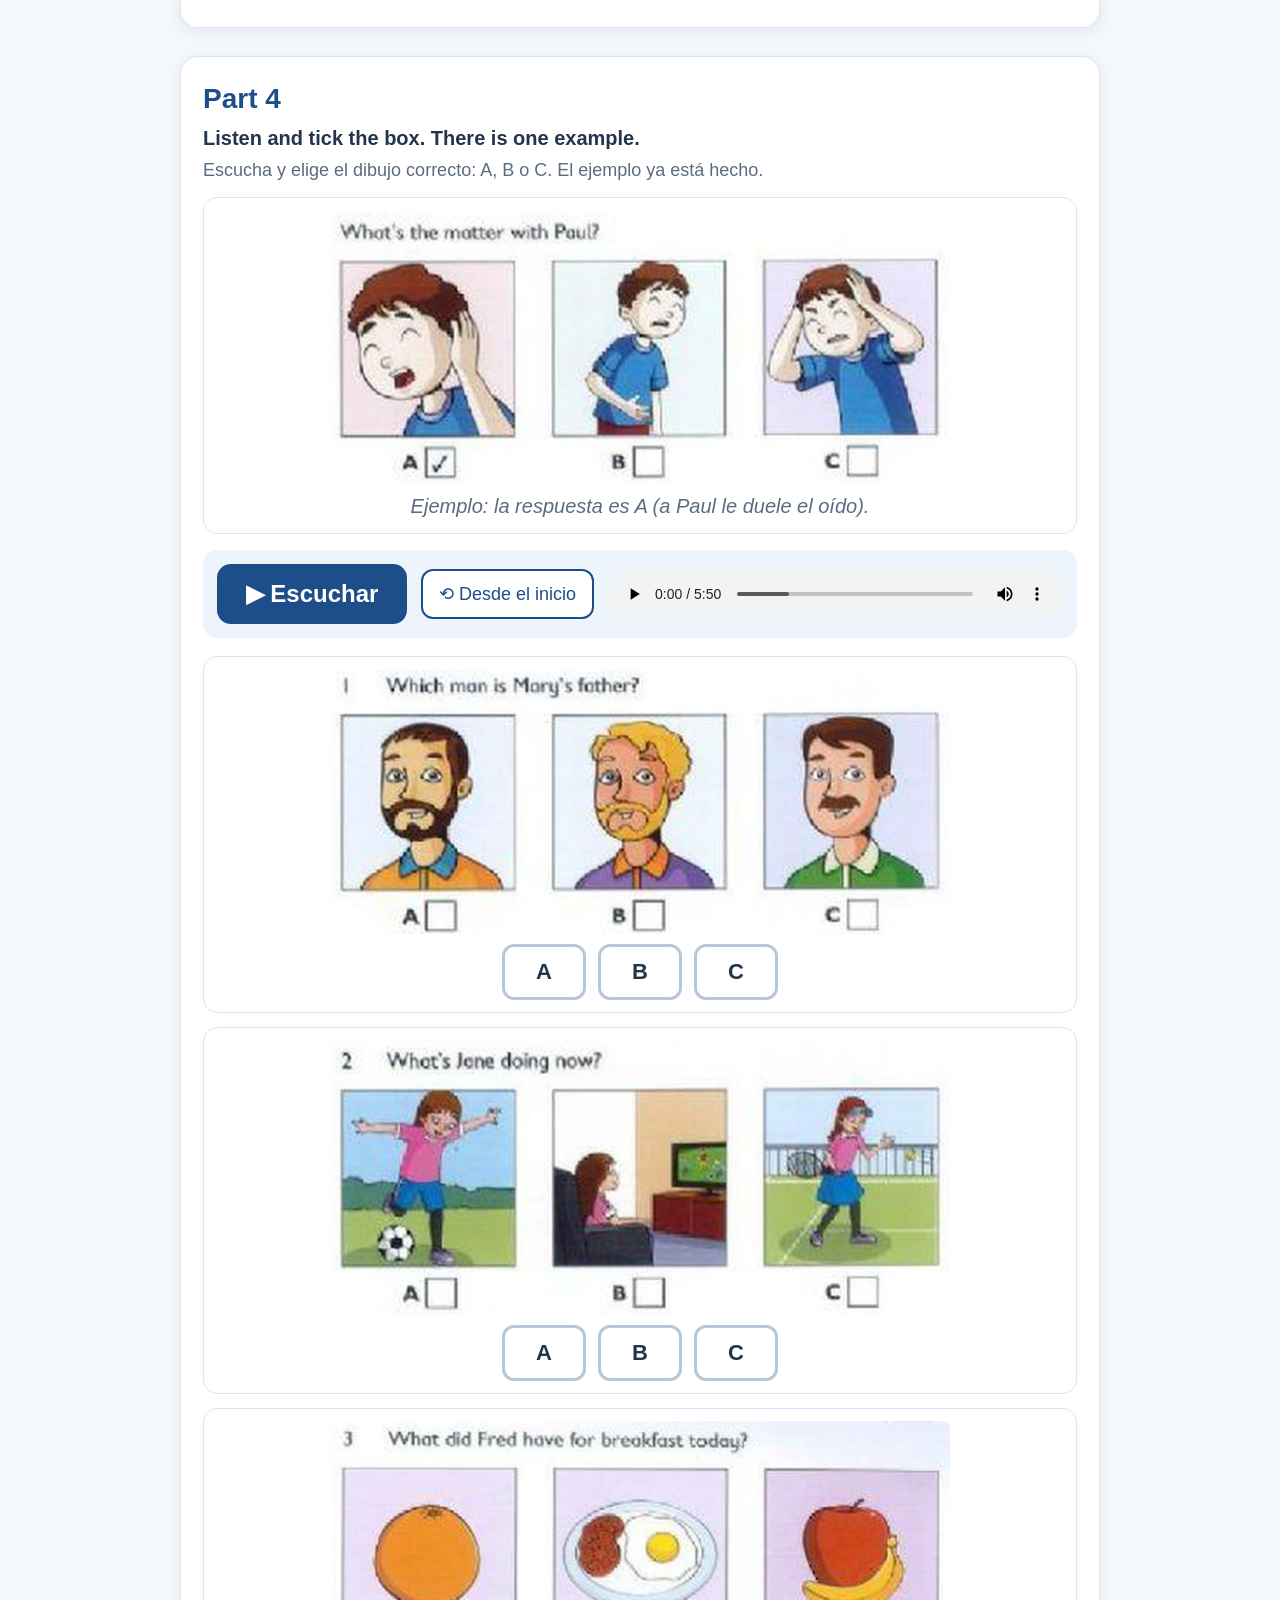
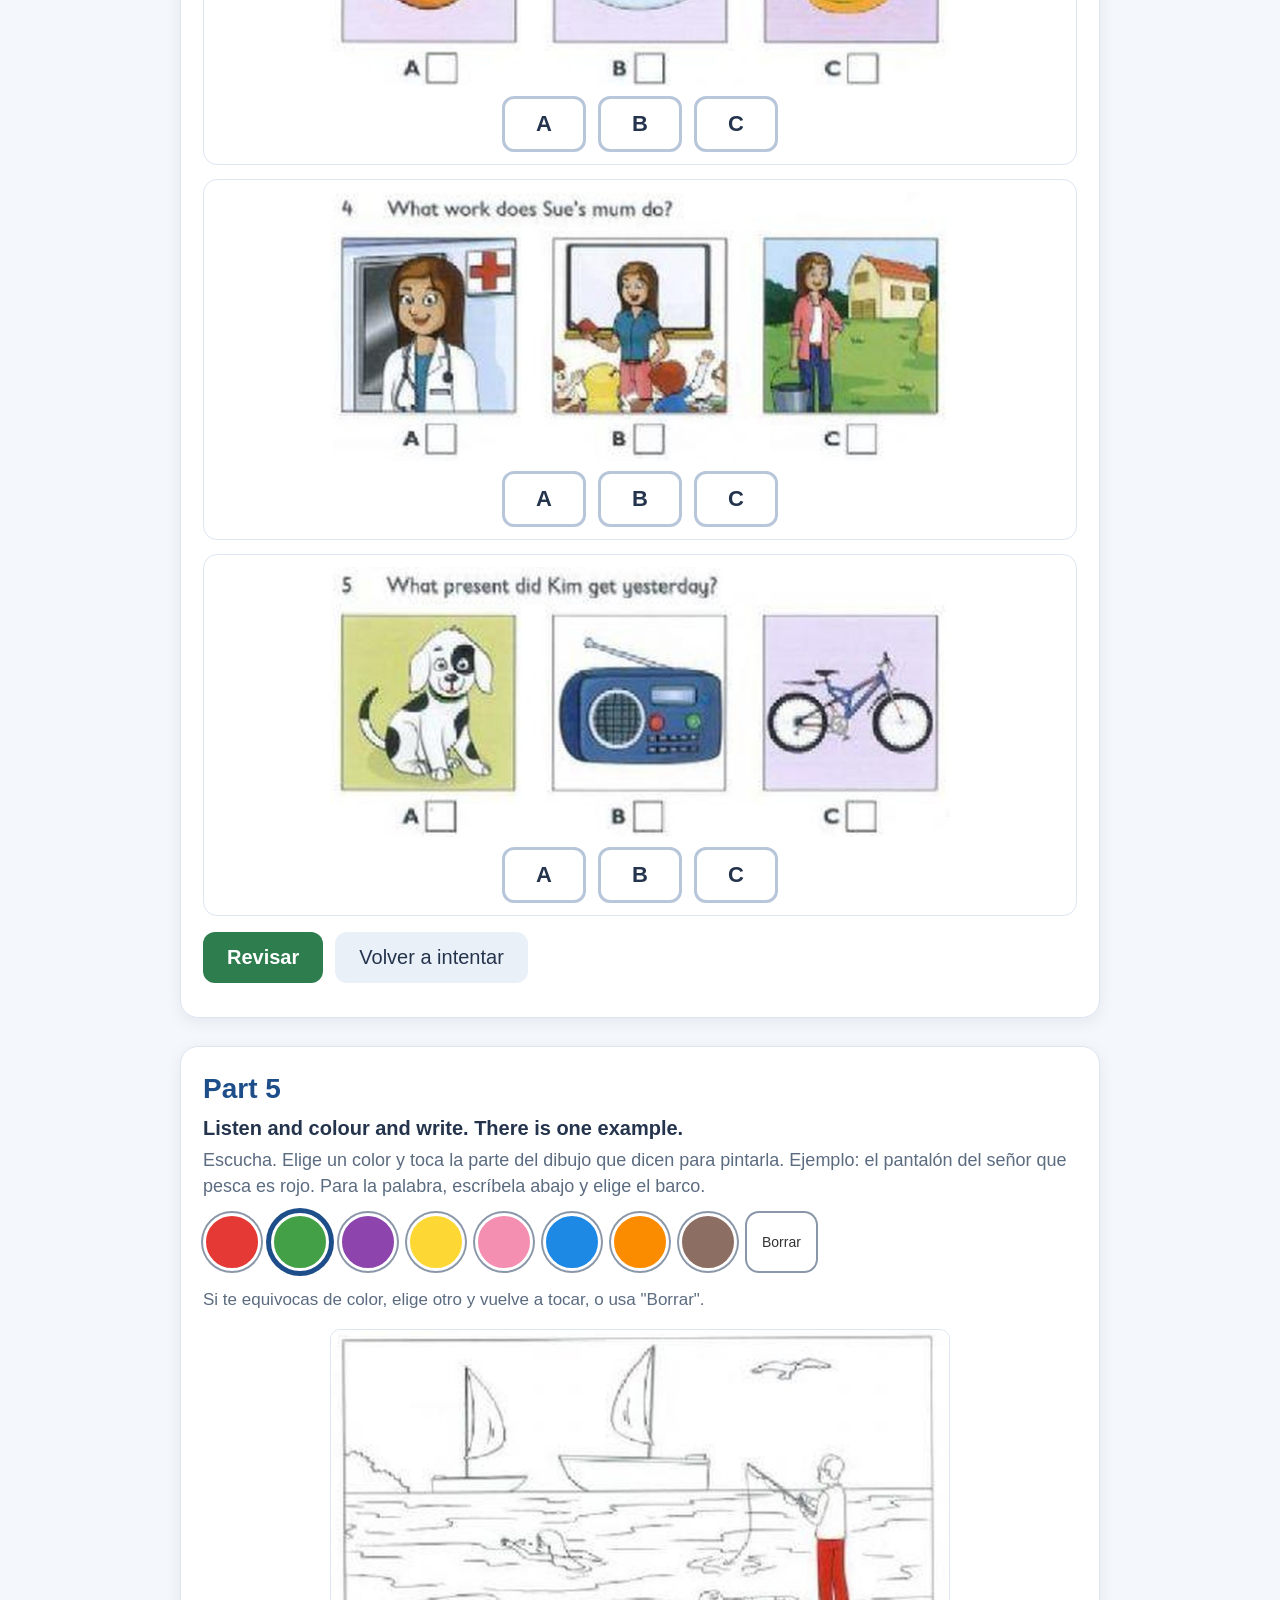
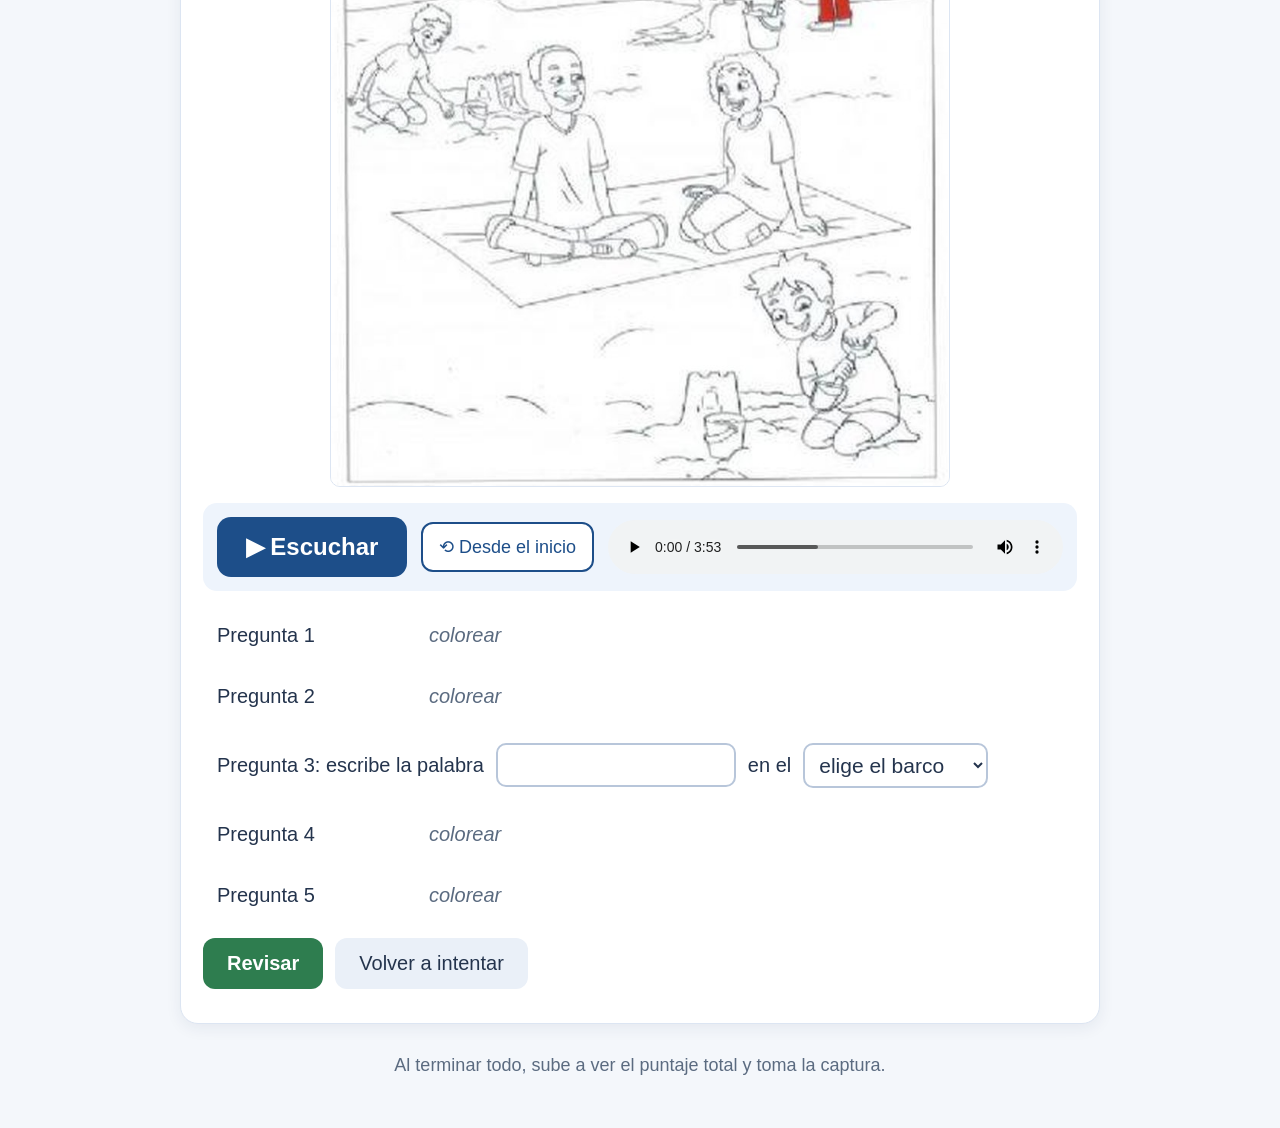
==== commit 3103787a: "Parte 1 de Listening Movers: unir nombres y personas con líneas, como en el examen." ====
--- a/ingles/listening-movers.html
+++ b/ingles/listening-movers.html
@@ -40,6 +40,29 @@
   #lm .msg { flex-basis:100%; font-size:19px; }
   #lm .tag { position:absolute; transform:translate(-50%,-50%); background:#ffde59; color:#222; border:2px solid #222; border-radius:50%; width:34px; height:34px; display:flex; align-items:center; justify-content:center; font-weight:bold; font-size:18px; box-shadow:1px 1px 0 #222; }
   #lm .tag.exa { background:#cfe3ff; }
+  #lm .p1wrap { position:relative; max-width:620px; margin:0 auto; touch-action:manipulation; user-select:none; -webkit-user-select:none; }
+  #lm .p1wrap img { display:block; width:100%; height:auto; border-radius:10px; border:1px solid #dce5f2; }
+  #lm .p1wrap svg { position:absolute; inset:0; width:100%; height:100%; }
+  #lm .p1hint { text-align:center; font-size:18px; color:#1d4e89; font-weight:bold; min-height:28px; margin:10px 0 0; }
+  #lm .p1name { cursor:pointer; }
+  #lm .p1name rect { fill:#ffffff; fill-opacity:.01; stroke:none; }
+  #lm .p1name.sel rect { fill:#ffde59; fill-opacity:.3; stroke:#c8922a; stroke-width:3; }
+  #lm .p1name.used rect { fill:none; stroke:#1d4e89; stroke-width:3; }
+  #lm .p1per { cursor:pointer; }
+  #lm .p1per circle.hit { fill:#fff; fill-opacity:.01; stroke:none; }
+  #lm .p1per circle.dot { fill:#ffffff; stroke:#1d4e89; stroke-width:3; opacity:.85; }
+  #lm.p1armed .p1per circle.hit { fill:#ffde59; fill-opacity:.18; stroke:#c8922a; stroke-width:2; stroke-dasharray:6 5; }
+  #lm .p1line { stroke-width:7; stroke-linecap:round; fill:none; }
+  #lm .p1line.okl { stroke:#29a45c !important; }
+  #lm .p1line.badl { stroke:#df5555 !important; stroke-dasharray:14 9; }
+  #lm .p1end { stroke:#fff; stroke-width:3; }
+  #lm #p1qs .q .x { margin-left:auto; font-size:17px; background:#fff; border:2px solid #b8c6da; border-radius:10px; padding:6px 12px; cursor:pointer; color:#24344d; }
+  @media (max-width:700px) {
+    #lm { padding:12px; }
+    #lm .total { position:static; font-size:18px; padding:10px 14px; }
+    #lm .total span.parts { font-size:15px; }
+    #lm .part { padding:14px; }
+  }
   #lm .p4q { border:1px solid #dce5f2; border-radius:14px; padding:12px; margin:14px 0; }
   #lm .p4q img { width:100%; max-width:620px; display:block; margin:0 auto; border-radius:8px; }
   #lm .choices { display:flex; gap:12px; justify-content:center; margin-top:10px; }
@@ -73,8 +96,9 @@
   <section class="part" id="p1">
     <h2>Part 1</h2>
     <p class="instr">Listen and draw lines. There is one example.</p>
-    <p class="instr-es">Escucha y une cada nombre con la persona del dibujo. Cada persona tiene una letra amarilla. Ejemplo: Vicky es la niña que dibuja la casa en la pizarra (letra D). Un nombre sobra.</p>
-    <div class="pic narrow" id="p1pic"><img src="listening-movers/part1.jpg" alt="Classroom picture with children"></div>
+    <p class="instr-es">Escucha y une con una línea cada nombre con la persona del dibujo, como en el examen. Toca un nombre y luego toca a la persona. Para cambiar una línea, toca otra vez el nombre. Ejemplo: Vicky es la niña que dibuja la casa en la pizarra. Un nombre sobra y algunas personas quedan sin nombre.</p>
+    <div class="p1wrap" id="p1pic"><img src="listening-movers/part1.jpg" alt="Classroom picture with children and names around it"></div>
+    <p class="p1hint" id="p1hint">Toca un nombre para empezar.</p>
     <div class="player" data-audio="listening-movers/part1.mp3"></div>
     <div class="qs" id="p1qs"></div>
     <div class="actions"><button class="btn" data-check="1">Revisar</button><button class="btn sec" data-reset="1">Volver a intentar</button><span class="score" id="s1"></span><div class="msg" id="m1"></div></div>
@@ -155,25 +179,87 @@
   function select(opts) { var s = el("select"); s.appendChild(new Option("—", "")); opts.forEach(function (o) { s.appendChild(new Option(o, o)); }); return s; }
 
   /* ---------- Parte 1 ---------- */
-  // Letras sobre las personas (posiciones en % de la imagen)
-  var tags = [["A",27,40],["B",45,41],["C",55,40],["D",73,39],["E",92,46],["F",8,56],["G",23,57],["H",41,57],["I",61,70],["J",79,57]];
-  var p1pic = document.getElementById("p1pic");
-  tags.forEach(function (t) { var d = el("div", "tag" + (t[0] === "D" ? " exa" : ""), t[0]); d.style.left = t[1] + "%"; d.style.top = t[2] + "%"; p1pic.appendChild(d); });
+  // Dibujo de 820x980. Nombres alrededor y personas (coordenadas de la imagen).
+  var SVGNS = "http://www.w3.org/2000/svg";
+  var NAMES = { Alex:[50,42,"t"], Bill:[278,42,"t"], Nick:[510,42,"t"], Daisy:[757,42,"t"], Sally:[52,943,"b"], Vicky:[405,943,"b"], Tom:[764,943,"b"] };
+  var PEOPLE = { A:[215,440], B:[385,425], C:[440,425], D:[580,405], E:[752,520], F:[72,585], G:[205,595], H:[345,600], I:[515,715], J:[650,600] };
+  var COLORS = { Alex:"#e07a1f", Bill:"#7b3fb5", Nick:"#0b8a8a", Daisy:"#c2185b", Sally:"#d6336c", Tom:"#3a7d1c" };
   var P1 = [
-    { name: "Nick", ans: "J", hint: "Nick es el niño de pelo café que está pintando un dibujo.",  why: "Nick es el niño de pelo café que pinta un dibujo (un delfín). Está sentado a la derecha, con su dibujo en la mano." },
+    { name: "Nick", ans: "J", hint: "Nick es el niño que está pintando un dibujo.",  why: "Nick es el niño que pinta un dibujo (un delfín). Está sentado a la derecha, con su dibujo en la mano." },
     { name: "Sally", ans: "B", hint: "Sally juega en la computadora; tiene el pelo más largo y lleva suéter.",  why: "Sally es la niña que juega en la computadora: la de pelo más largo que lleva suéter." },
     { name: "Bill", ans: "F", hint: "Bill está junto al armario, leyendo un libro y riéndose.",  why: "Bill está junto al armario y lee un libro. Se ríe porque el libro es de un payaso." },
     { name: "Alex", ans: "A", hint: "Alex es el niño que no está feliz y mira por la ventana.",  why: "Alex es el niño que mira por la ventana. Está triste porque quería jugar fútbol." },
     { name: "Tom", ans: "I", hint: "Tom está debajo de la mesa comiendo una manzana.",  why: "Tom es el niño que está debajo de la mesa comiendo una manzana." }
   ];
+  var MAXLINES = P1.length;
+  var p1pic = document.getElementById("p1pic"), p1hint = document.getElementById("p1hint"), lmRoot = document.getElementById("lm");
+  var svg = document.createElementNS(SVGNS, "svg"); svg.setAttribute("viewBox", "0 0 820 980"); svg.setAttribute("preserveAspectRatio", "none");
+  function sv(tag, attrs, parent) { var e = document.createElementNS(SVGNS, tag); for (var k in attrs) e.setAttribute(k, attrs[k]); (parent || svg).appendChild(e); return e; }
+  var linesG = sv("g", {}), peopleG = sv("g", {}), namesG = sv("g", {});
+  function anchor(n) { var a = NAMES[n]; return [a[0], a[2] === "t" ? a[1] + 22 : a[1] - 24]; }
+  // Ejemplo ya dibujado: Vicky -> D
+  (function () { var s = anchor("Vicky"), e = PEOPLE.D;
+    sv("line", { x1:s[0], y1:s[1], x2:e[0], y2:e[1], "class":"p1line", stroke:"#1d4e89", "stroke-dasharray":"4 10", "stroke-width":"6" }, linesG);
+    sv("circle", { cx:e[0], cy:e[1], r:9, fill:"#1d4e89", "class":"p1end" }, linesG); })();
+  var selName = null, links = {}, lineEls = {}, nameEls = {};
+  Object.keys(PEOPLE).forEach(function (id) {
+    if (id === "D") return;
+    var g = sv("g", { "class":"p1per", "data-p":id }, peopleG);
+    sv("circle", { cx:PEOPLE[id][0], cy:PEOPLE[id][1], r:46, "class":"hit" }, g);
+    sv("circle", { cx:PEOPLE[id][0], cy:PEOPLE[id][1], r:7, "class":"dot" }, g);
+    g.addEventListener("click", function () { tapPerson(id); });
+  });
+  Object.keys(NAMES).forEach(function (n) {
+    if (n === "Vicky") return;
+    var a = NAMES[n], g = sv("g", { "class":"p1name", "data-n":n }, namesG);
+    sv("rect", { x:a[0] - 62, y:a[1] - 34, width:124, height:68, rx:16 }, g);
+    g.addEventListener("click", function () { tapName(n); });
+    nameEls[n] = g;
+  });
+  p1pic.appendChild(svg);
+  function say(s) { p1hint.textContent = s; }
+  function refresh() {
+    Object.keys(nameEls).forEach(function (n) { nameEls[n].classList.toggle("sel", n === selName); nameEls[n].classList.toggle("used", !!links[n] && n !== selName); });
+    lmRoot.classList.toggle("p1armed", !!selName);
+    P1.forEach(function (q) { var v = links[q.name] || ""; q.input.value = v;
+      q.state.textContent = v ? "unido ✓" : "sin línea"; q.x.style.display = v ? "" : "none"; });
+  }
+  function clearMarks() { P1.forEach(function (q) { q.row.classList.remove("ok", "bad"); q.row.querySelector(".fb").textContent = ""; });
+    Object.keys(lineEls).forEach(function (n) { lineEls[n].line.classList.remove("okl", "badl"); }); }
+  function removeLink(n) { if (lineEls[n]) { lineEls[n].line.remove(); lineEls[n].end.remove(); delete lineEls[n]; } delete links[n]; }
+  function tapName(n) {
+    if (selName === n) { selName = null; say("Toca un nombre para empezar."); refresh(); return; }
+    var count = Object.keys(links).filter(function (k) { return k !== n; }).length;
+    if (!links[n] && count >= MAXLINES) { say("Ya hay " + MAXLINES + " líneas. Toca un nombre unido para cambiar su línea."); return; }
+    selName = n; say(links[n] ? "Toca otra persona para cambiar la línea de " + n + ", o toca Borrar." : "Ahora toca a " + n + " en el dibujo.");
+    refresh();
+  }
+  function tapPerson(id) {
+    if (!selName) { say("Primero toca un nombre."); return; }
+    var n = selName;
+    Object.keys(links).forEach(function (k) { if (links[k] === id && k !== n) removeLink(k); });
+    removeLink(n);
+    var s = anchor(n), e = PEOPLE[id], c = COLORS[n] || "#1d4e89";
+    var line = sv("line", { x1:s[0], y1:s[1], x2:e[0], y2:e[1], "class":"p1line", style:"stroke:" + c }, linesG);
+    var end = sv("circle", { cx:e[0], cy:e[1], r:10, style:"fill:" + c, "class":"p1end" }, linesG);
+    lineEls[n] = { line:line, end:end }; links[n] = id; selName = null;
+    clearMarks(); say("Línea de " + n + " lista. Toca otro nombre.");
+    refresh();
+  }
   var p1qs = document.getElementById("p1qs");
-  var ex1 = el("div", "q"); ex1.innerHTML = '<span class="num">Ej.</span><span class="label">Vicky</span><span class="ex">D (the girl who is drawing a house)</span>'; p1qs.appendChild(ex1);
+  var ex1 = el("div", "q"); ex1.innerHTML = '<span class="num">Ej.</span><span class="label">Vicky</span><span class="ex">ya está unida (la niña que dibuja la casa)</span>'; p1qs.appendChild(ex1);
   P1.forEach(function (q, i) {
     var row = el("div", "q"); row.appendChild(el("span", "num", (i + 1) + "."));
-    row.appendChild(el("span", "label", q.name));
-    var s = select(["A","B","C","E","F","G","H","I","J"]); row.appendChild(s); row.appendChild(el("div", "fb"));
-    q.row = row; q.input = s; p1qs.appendChild(row);
-  });
+    var lab = el("span", "label", q.name); lab.style.color = COLORS[q.name]; lab.style.fontWeight = "bold"; row.appendChild(lab);
+    q.state = el("span", "ex", "sin línea"); row.appendChild(q.state);
+    q.x = el("button", "x", "Borrar"); q.x.type = "button"; q.x.style.display = "none";
+    q.x.onclick = function () { removeLink(q.name); if (selName === q.name) selName = null; clearMarks(); say("Línea borrada."); refresh(); };
+    row.appendChild(q.x); row.appendChild(el("div", "fb"));
+    q.row = row; q.input = { value: "" }; p1qs.appendChild(row);
+  });
+  function resetP1() { Object.keys(links).forEach(removeLink); selName = null; say("Toca un nombre para empezar."); refresh(); }
+  function markP1Lines() { P1.forEach(function (q) { var l = lineEls[q.name]; if (l) l.line.classList.add(links[q.name] === q.ans ? "okl" : "badl"); }); }
+  refresh();
 
   /* ---------- Parte 2 ---------- */
   var P2 = [
@@ -308,8 +394,9 @@
     if (n === 1 || n === 3) {
       (n === 1 ? P1 : P3).forEach(function (q, i) {
         var v = q.input.value, ok = v === q.ans; if (ok) good++;
-        mark(q.row, ok, cheer[i] + " " + q.why, v ? "Todavía no. Escucha otra vez. Pista: " + q.hint : "Falta elegir una letra. Escucha y elige una.");
+        mark(q.row, ok, cheer[i] + " " + q.why, v ? "Todavía no. Escucha otra vez. Pista: " + q.hint : (n === 1 ? "Falta la línea de " + q.name + ". Toca el nombre y luego a la persona." : "Falta elegir una letra. Escucha y elige una."));
       });
+      if (n === 1) markP1Lines();
     } else if (n === 2) {
       P2.forEach(function (q, i) {
         var v = norm(q.input.value), ok = q.ok.indexOf(v) >= 0; if (ok) good++;
@@ -338,6 +425,7 @@
     sec.querySelectorAll("select").forEach(function (s) { s.value = ""; });
     sec.querySelectorAll("input[type=text]").forEach(function (s) { s.value = ""; });
     if (n === 4) P4.forEach(function (q) { q.value = ""; q.choices.querySelectorAll(".choice").forEach(function (x) { x.classList.remove("sel"); }); });
+    if (n === 1) resetP1();
     if (n === 5) { painted = {}; Object.keys(zoneEls).forEach(function (k) { zoneEls[k].style.background = "transparent"; }); drawWord(); }
     document.getElementById("s" + n).textContent = ""; document.getElementById("m" + n).textContent = "";
     scores[n] = null; updateTotal();
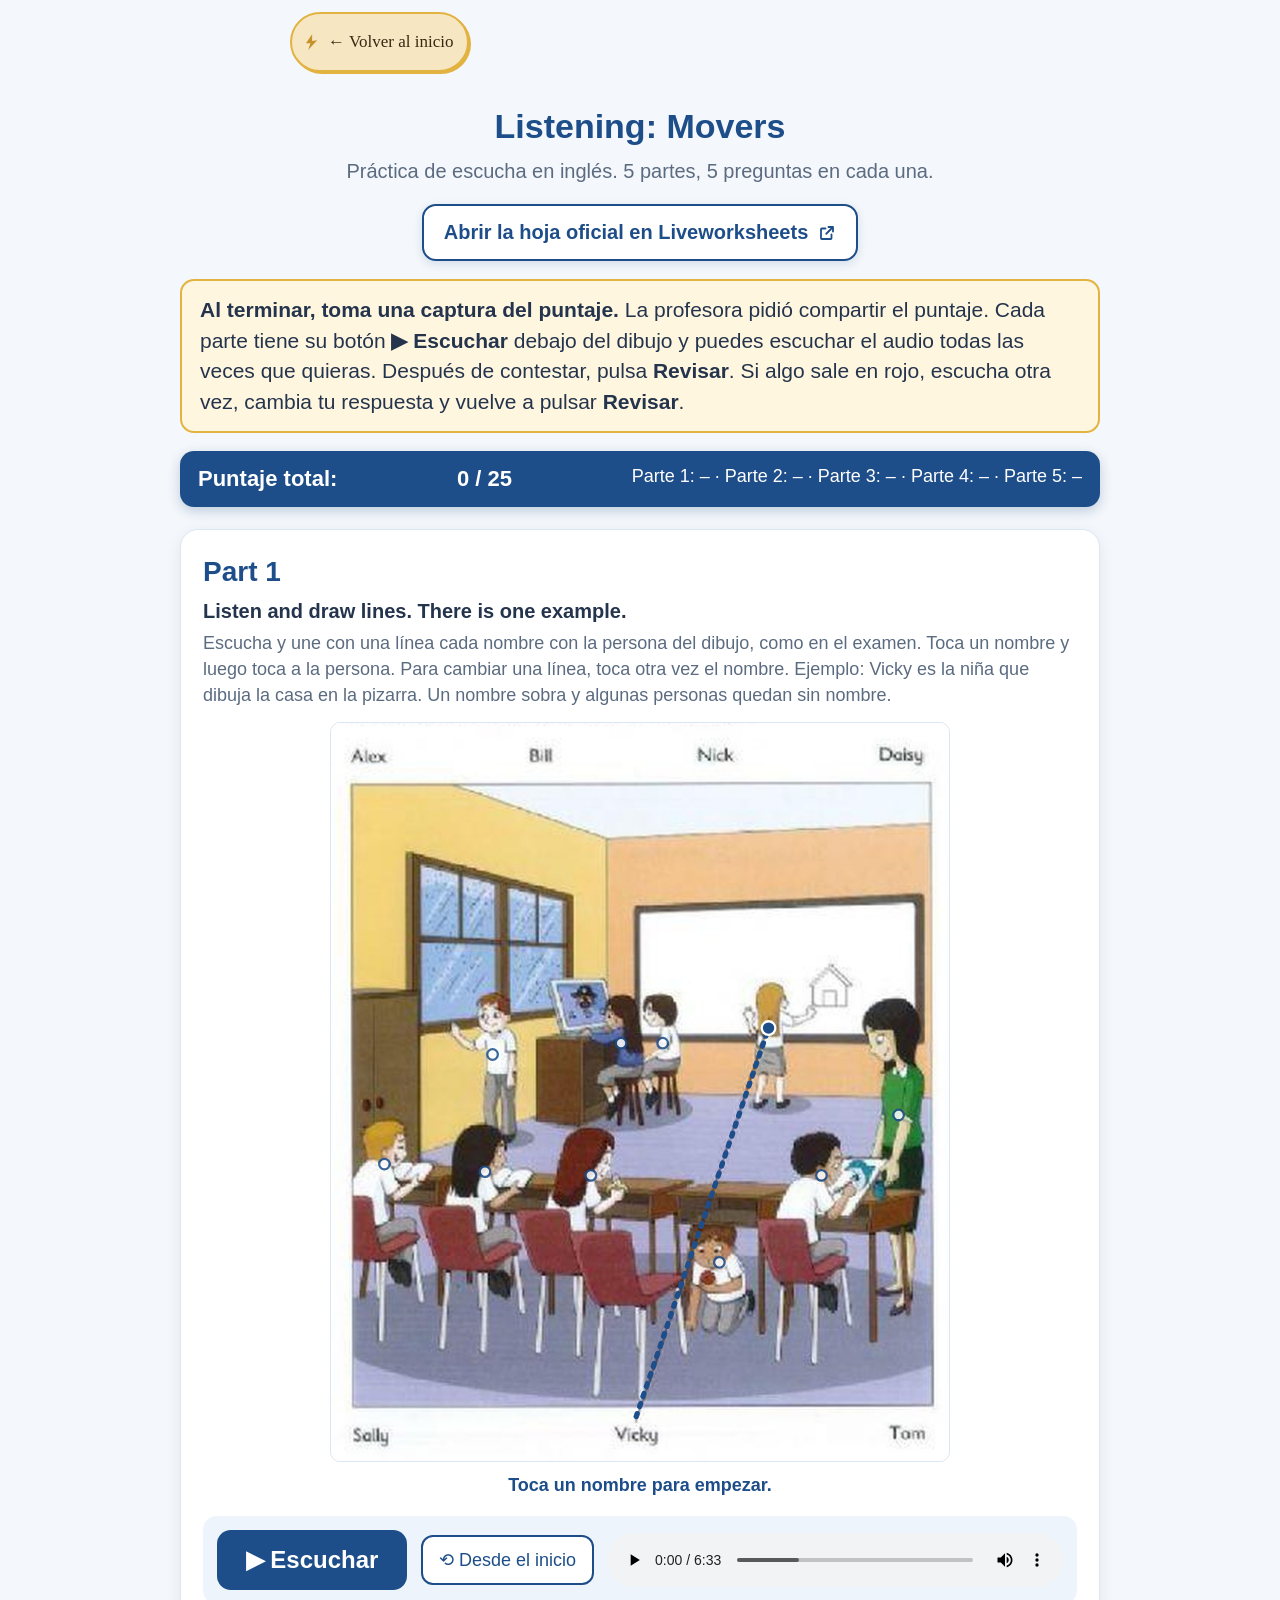
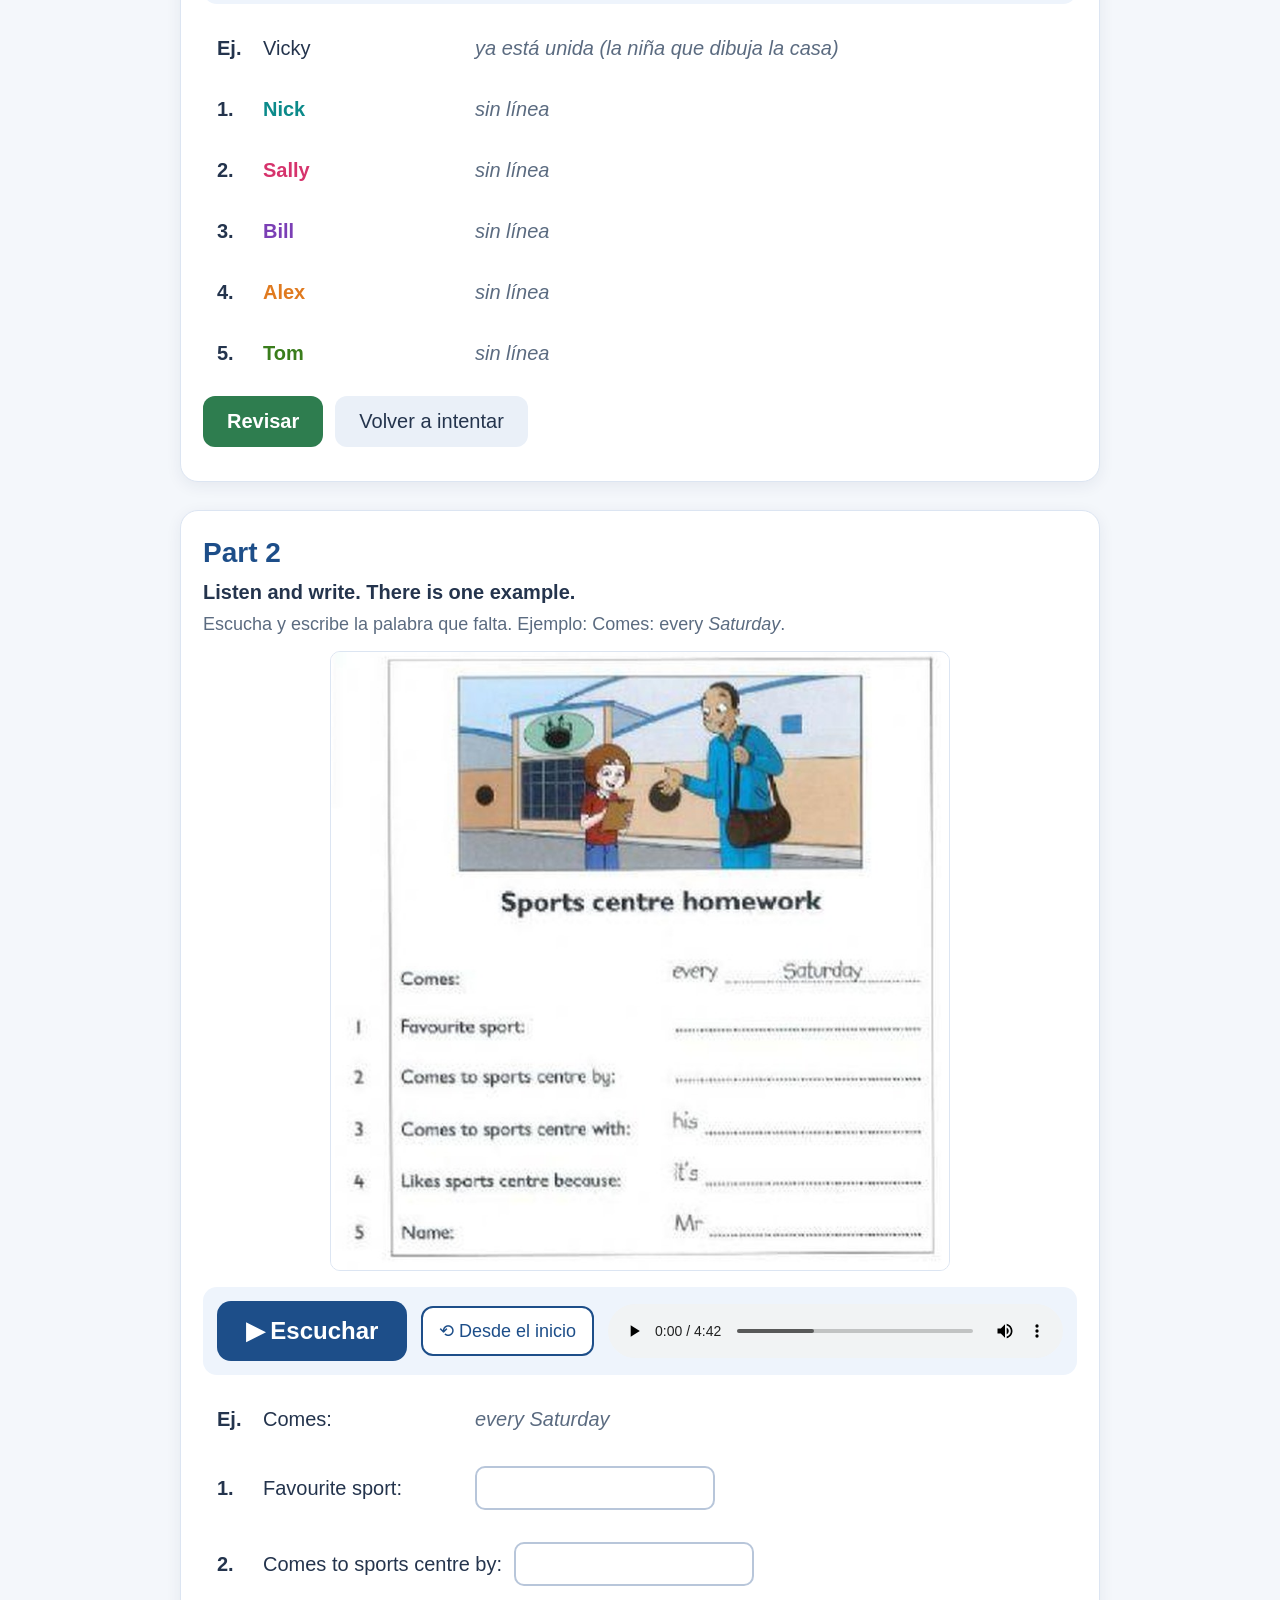
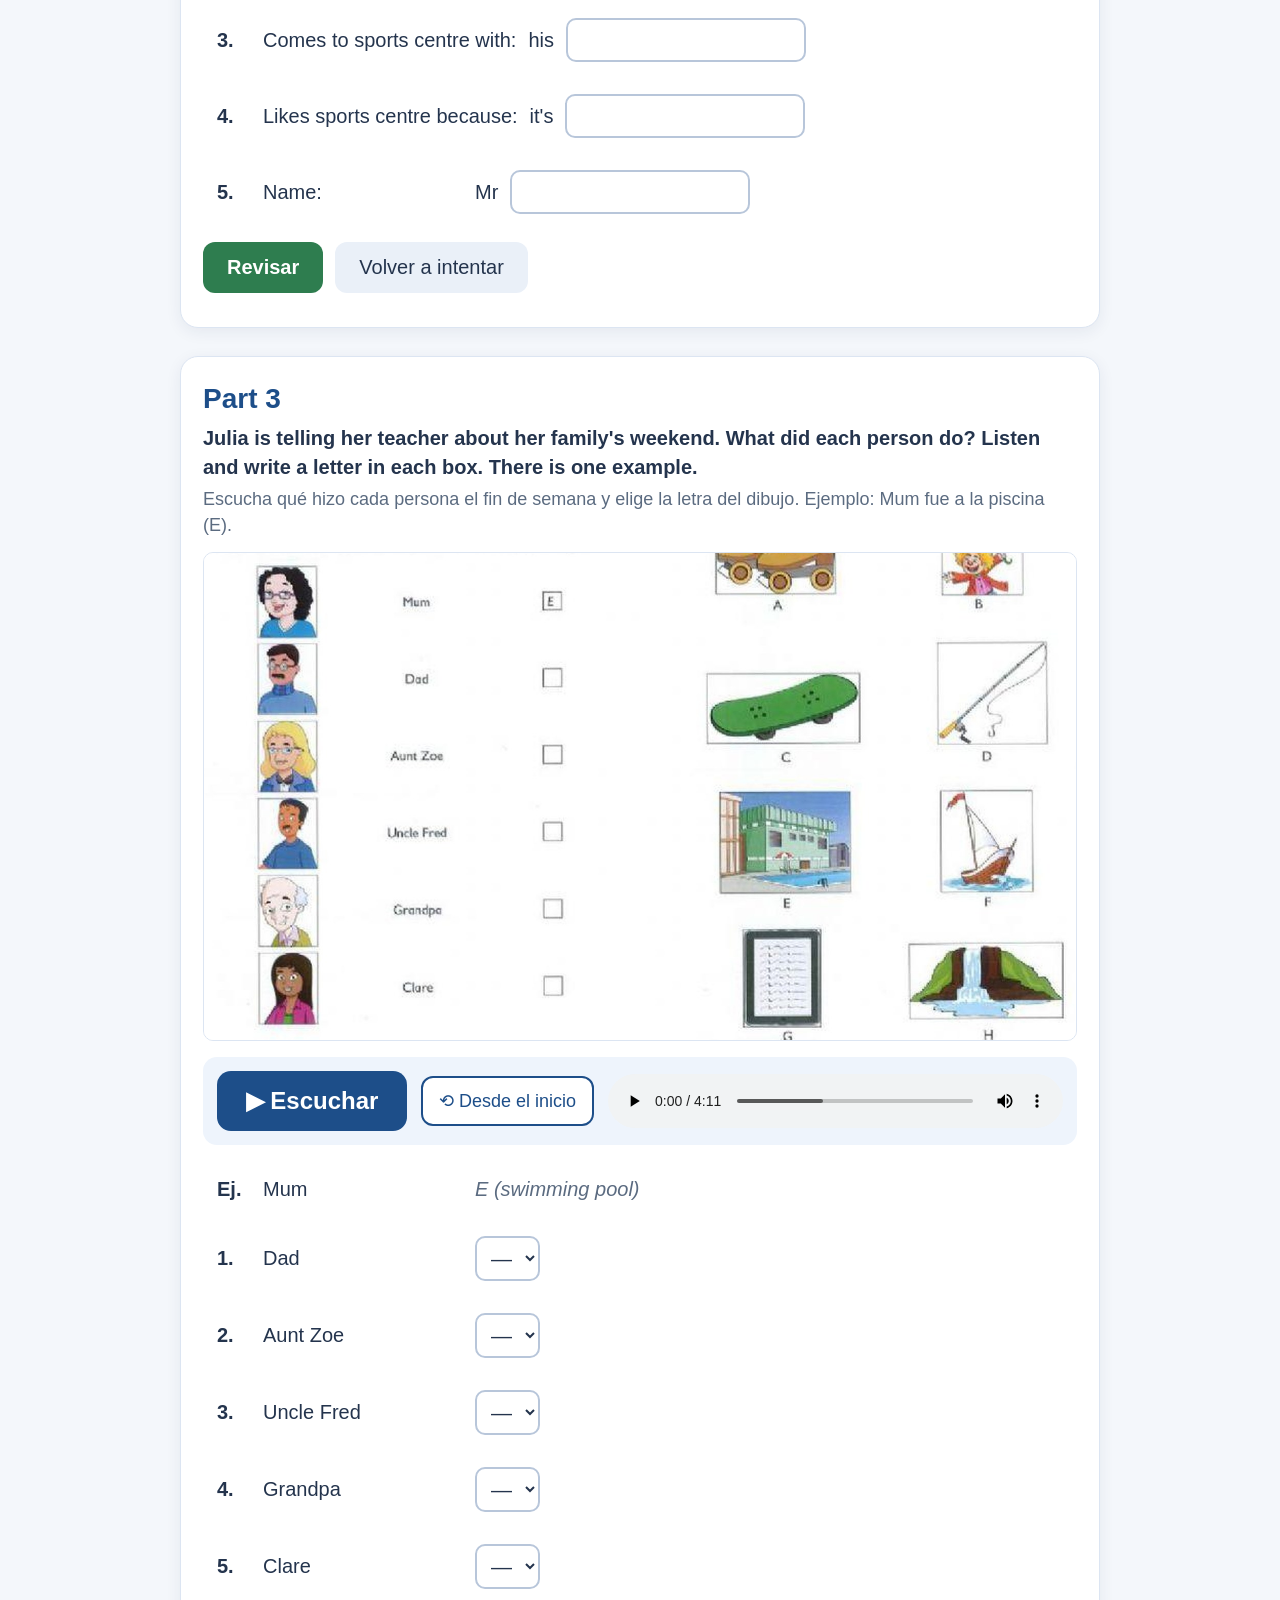
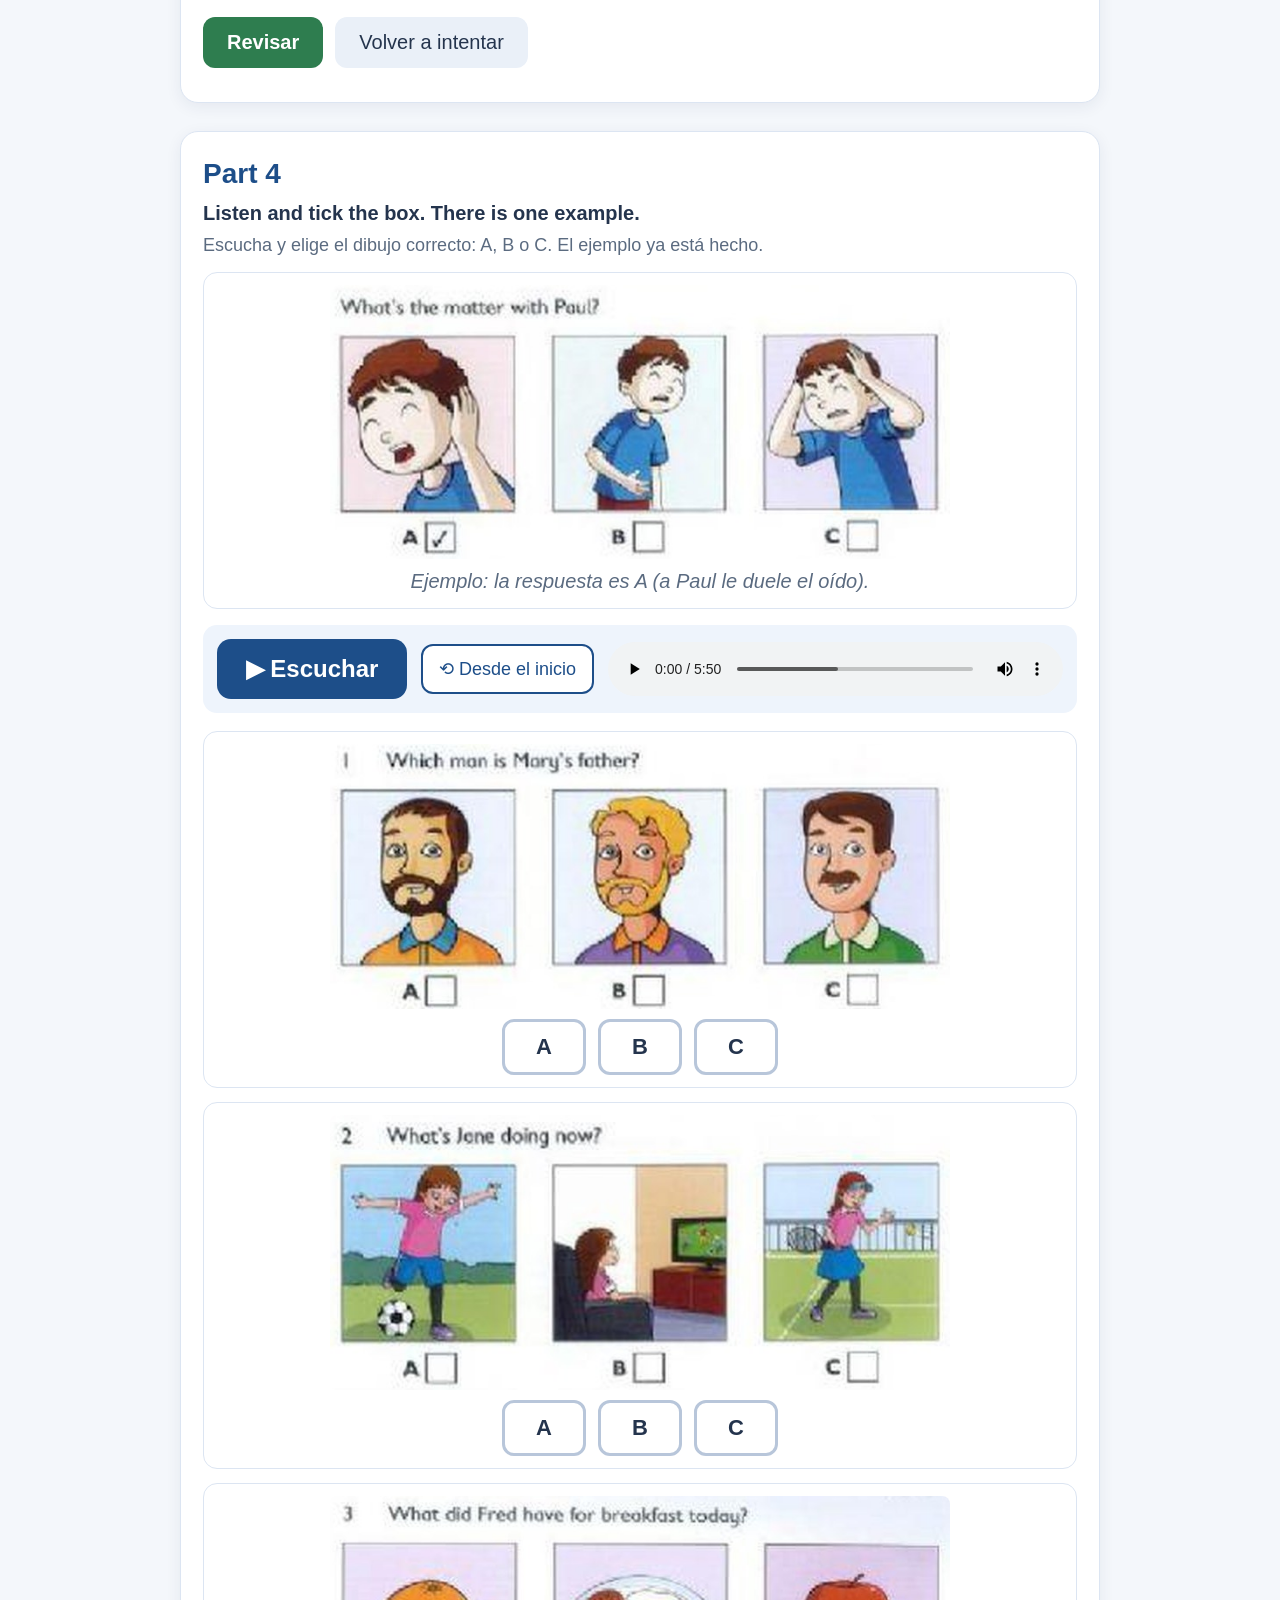
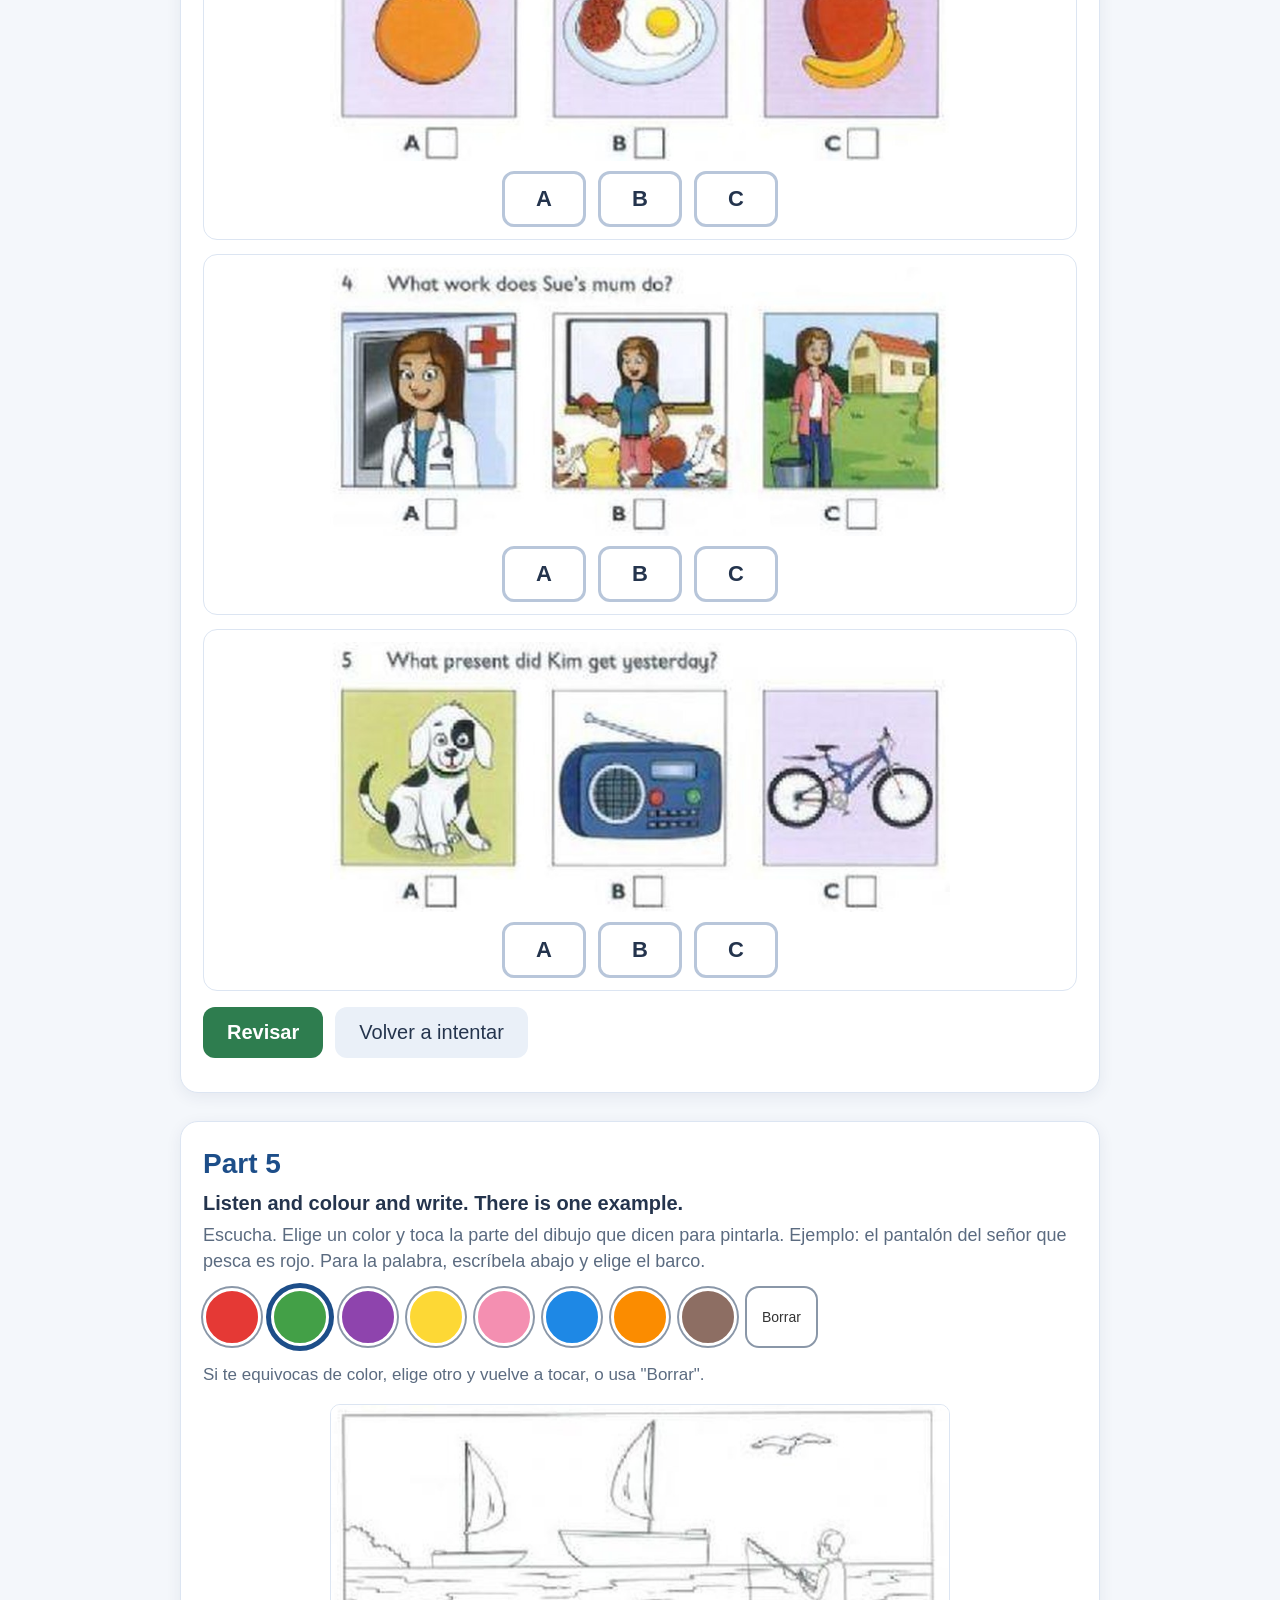
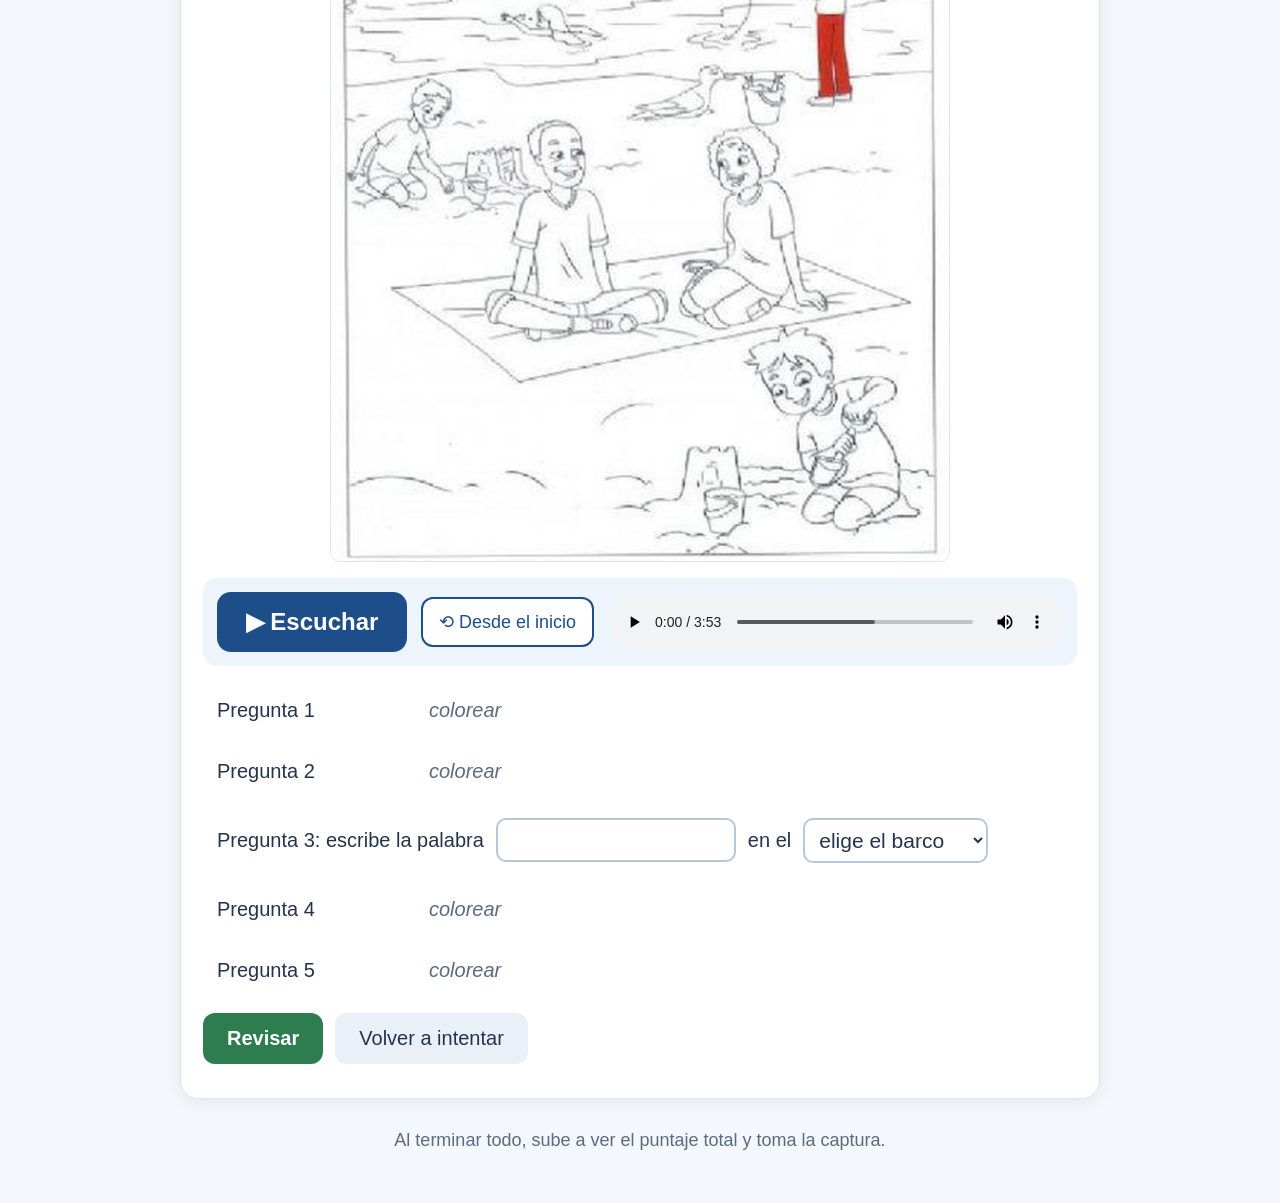
==== commit 7f48a8a7: "Enlace a la hoja oficial de Listening en Liveworksheets (Inglés y botón en Listening Movers)." ====
--- a/ingles/listening-movers.html
+++ b/ingles/listening-movers.html
@@ -57,6 +57,11 @@
   #lm .p1line.badl { stroke:#df5555 !important; stroke-dasharray:14 9; }
   #lm .p1end { stroke:#fff; stroke-width:3; }
   #lm #p1qs .q .x { margin-left:auto; font-size:17px; background:#fff; border:2px solid #b8c6da; border-radius:10px; padding:6px 12px; cursor:pointer; color:#24344d; }
+  #lm .oficial { display:flex; justify-content:center; margin:0 0 18px; }
+  #lm .oficial a { display:inline-flex; align-items:center; justify-content:center; text-align:center; gap:10px; max-width:100%; background:#fff; color:#1d4e89; border:2px solid #1d4e89; border-radius:14px; padding:12px 20px; font-size:20px; font-weight:bold; text-decoration:none; box-shadow:0 3px 10px #1d4e8926; }
+  #lm .oficial a:hover { background:#eef4fc; }
+  #lm .oficial a:focus-visible { outline:3px solid #e2b340; outline-offset:3px; }
+  #lm .oficial svg { flex:none; }
   @media (max-width:700px) {
     #lm { padding:12px; }
     #lm .total { position:static; font-size:18px; padding:10px 14px; }
@@ -89,6 +94,7 @@
 <div id="lm">
   <h1>Listening: Movers</h1>
   <p class="sub">Práctica de escucha en inglés. 5 partes, 5 preguntas en cada una.</p>
+  <p class="oficial"><a href="https://www.liveworksheets.com/worksheet/en/esl-listening/1933370" target="_blank" rel="noopener noreferrer">Abrir la hoja oficial en Liveworksheets <svg width="18" height="18" viewBox="0 0 24 24" aria-hidden="true"><path d="M14 4h6v6M20 4l-9 9M18 14v5a1 1 0 0 1-1 1H5a1 1 0 0 1-1-1V7a1 1 0 0 1 1-1h5" fill="none" stroke="currentColor" stroke-width="2.4" stroke-linecap="round" stroke-linejoin="round"/></svg></a></p>
   <div class="aviso"><strong>Al terminar, toma una captura del puntaje.</strong> La profesora pidió compartir el puntaje. Cada parte tiene su botón <strong>▶ Escuchar</strong> debajo del dibujo y puedes escuchar el audio todas las veces que quieras. Después de contestar, pulsa <strong>Revisar</strong>. Si algo sale en rojo, escucha otra vez, cambia tu respuesta y vuelve a pulsar <strong>Revisar</strong>.</div>
   <div class="total" id="total">Puntaje total: <span id="totalNum">0 / 25</span> <span class="parts" id="totalParts">Parte 1: – · Parte 2: – · Parte 3: – · Parte 4: – · Parte 5: –</span></div>
 
